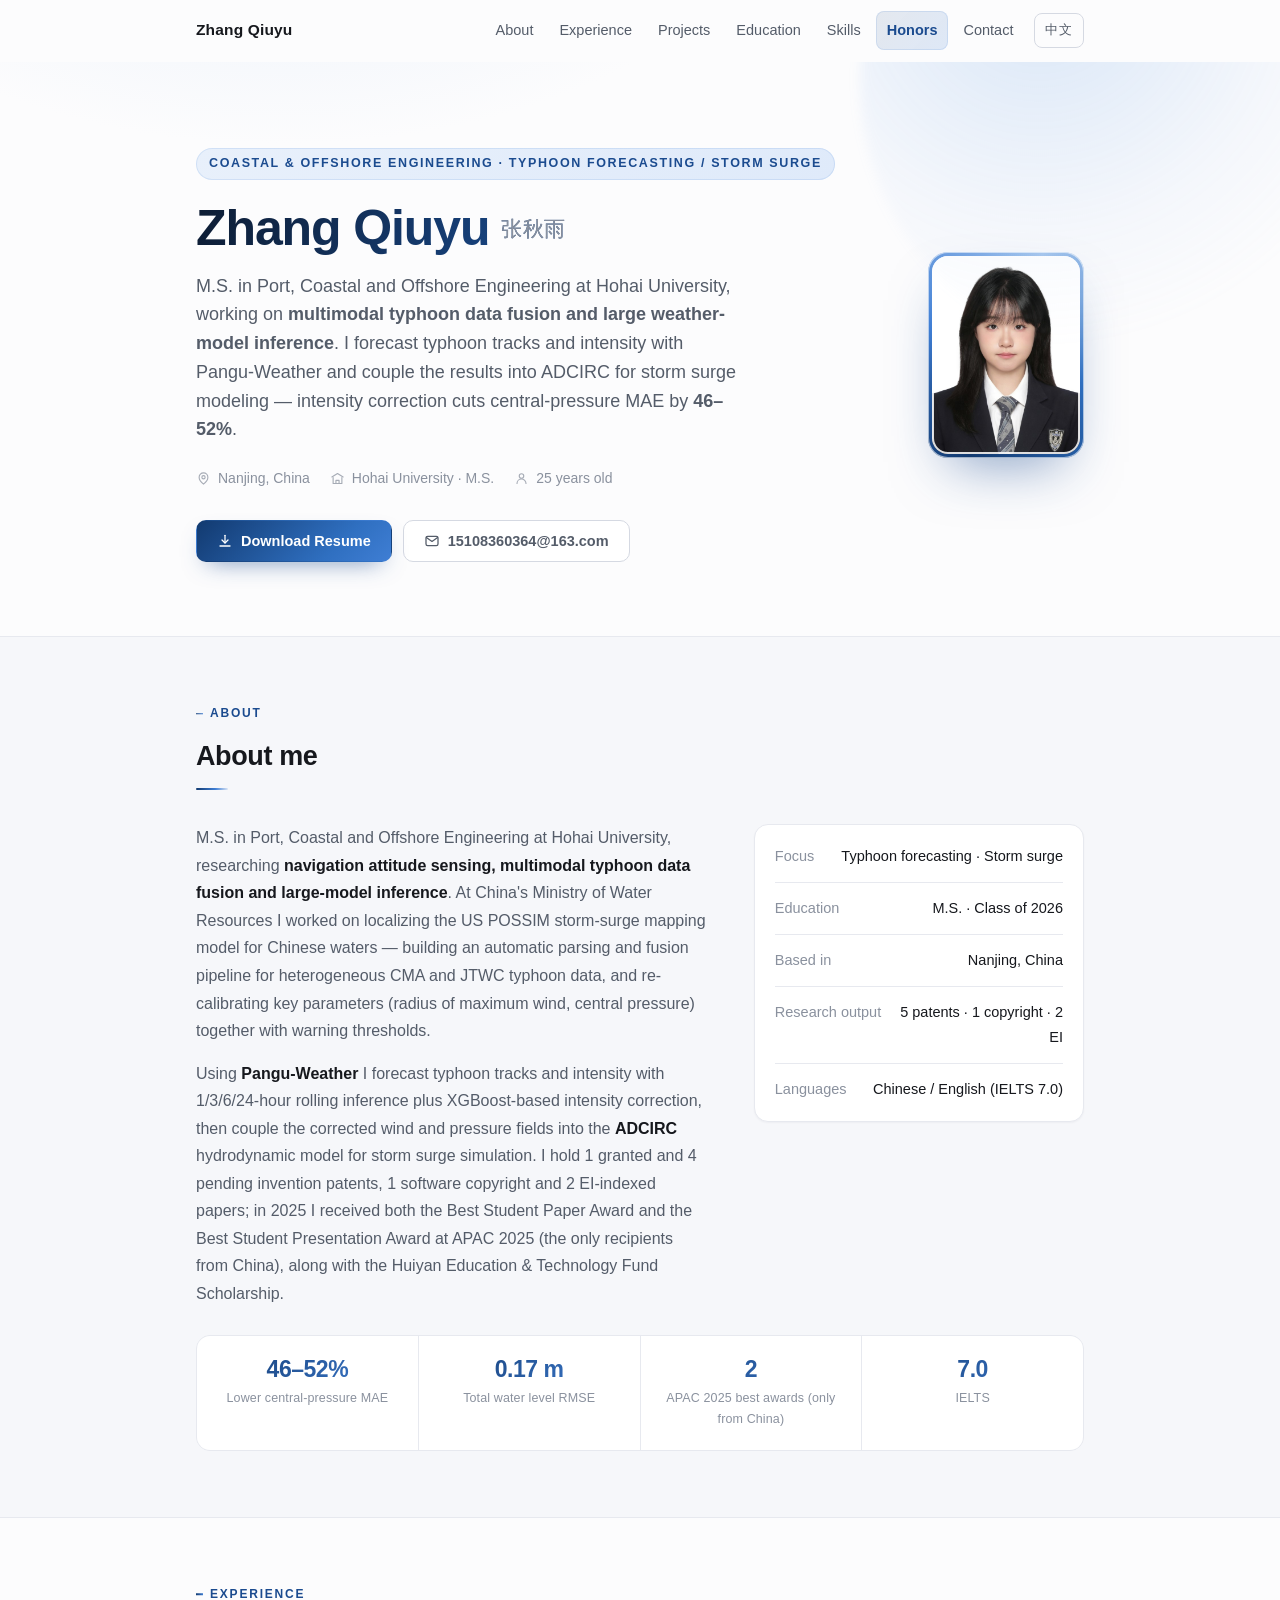
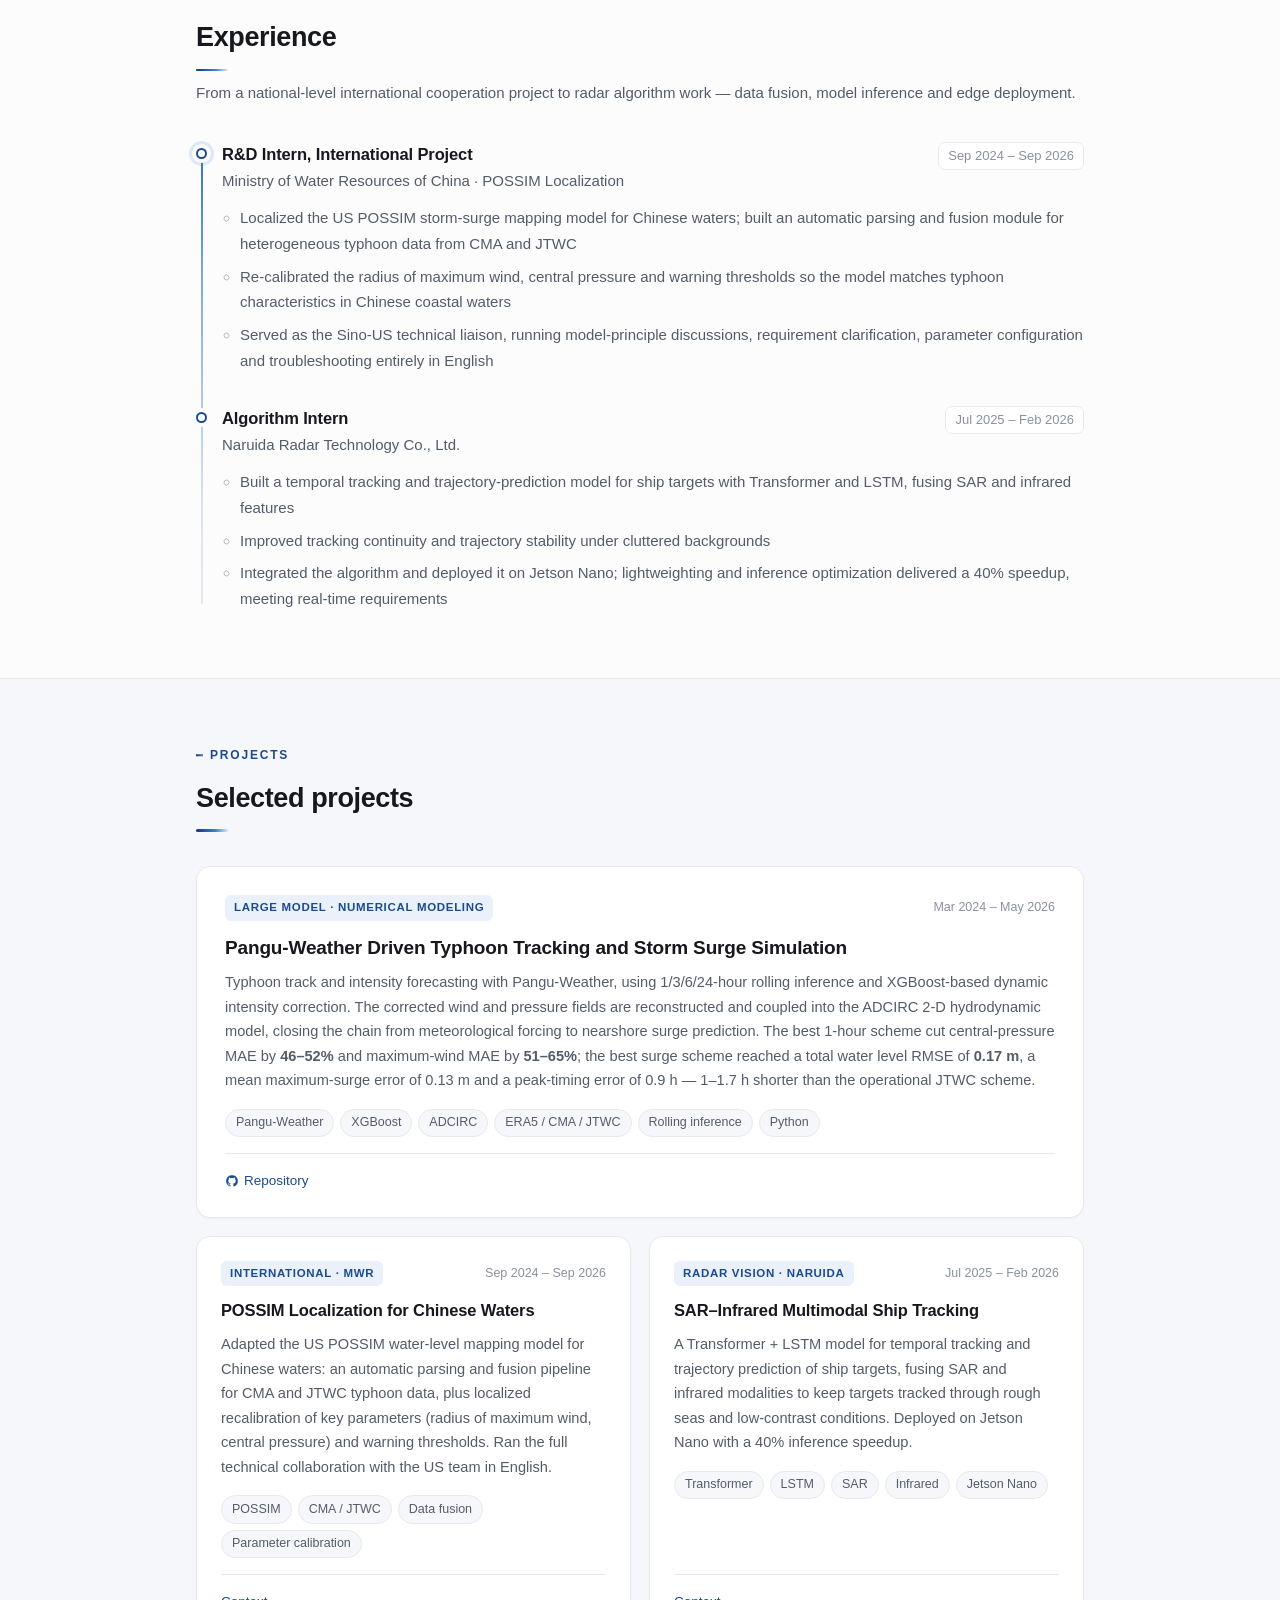
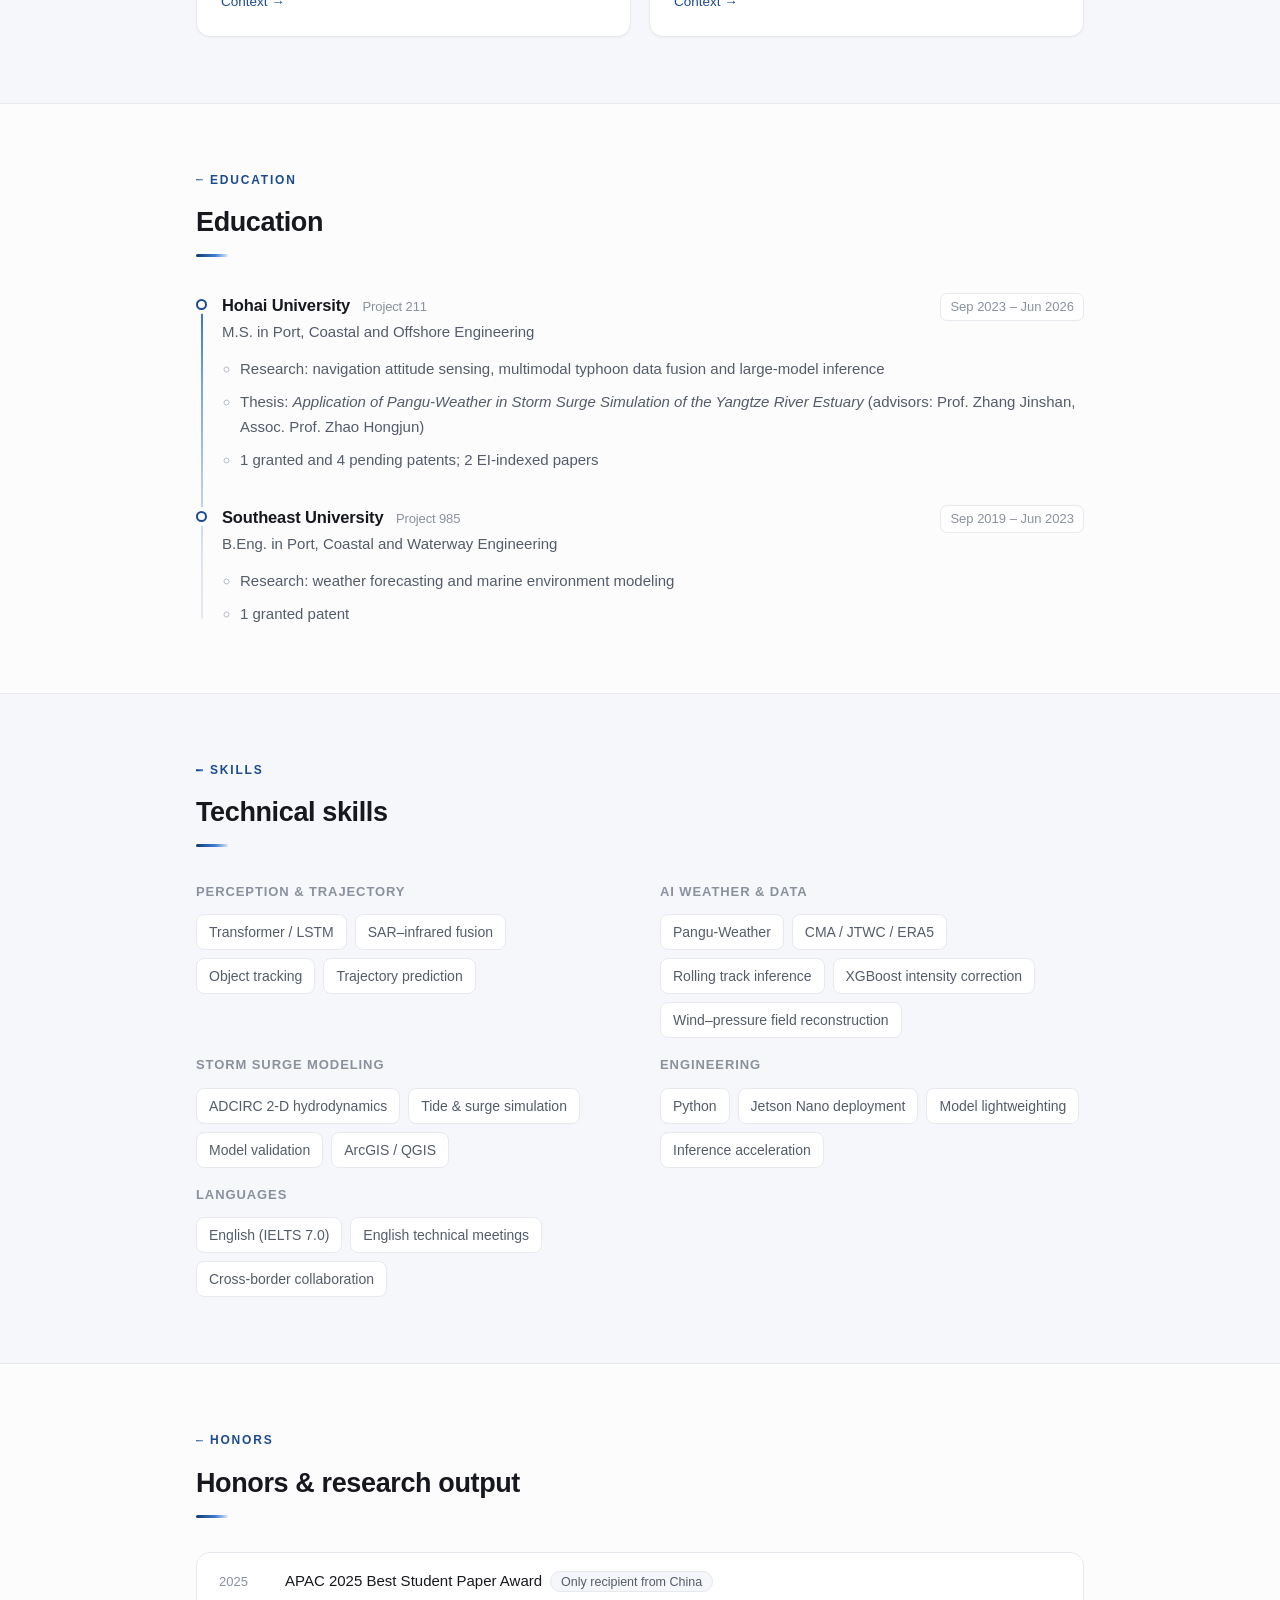
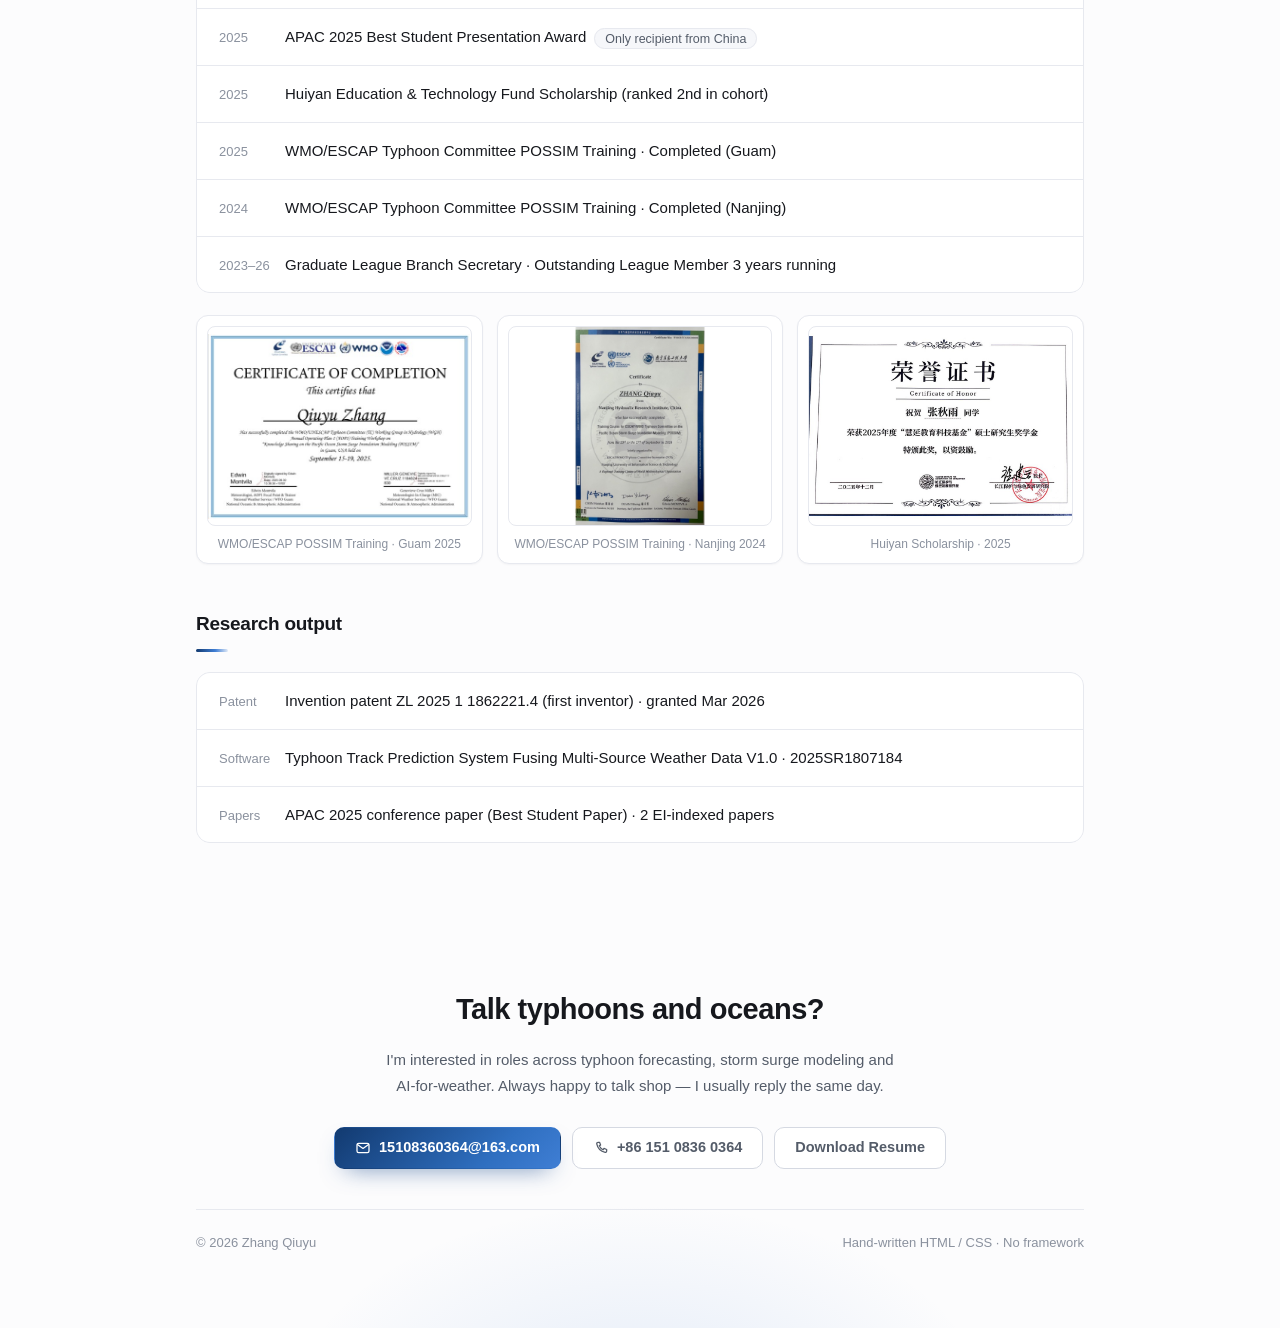
==== en/index.html @ c5993d6c "张秋雨在线简历：中英双语页面 + 带二维码的单页 PDF" ====
<!DOCTYPE html>
<html lang="en">
<head>
<meta charset="UTF-8">
<meta name="viewport" content="width=device-width, initial-scale=1">
<title>Zhang Qiuyu · Coastal &amp; Offshore Engineering | Typhoon Forecasting · Storm Surge Modeling</title>
<meta name="description" content="Zhang Qiuyu, M.S. in Port, Coastal and Offshore Engineering at Hohai University. Multimodal typhoon data fusion, Pangu-Weather inference and ADCIRC storm surge modeling.">
<meta name="author" content="Zhang Qiuyu">
<meta property="og:title" content="Zhang Qiuyu · Typhoon Forecasting & Storm Surge Modeling">
<meta property="og:description" content="Multimodal typhoon data fusion · Large weather model inference · Storm surge modeling">
<meta property="og:type" content="profile">
<link rel="stylesheet" href="../assets/css/style.css">
<noscript><style>.reveal{opacity:1 !important;transform:none !important}</style></noscript>
</head>
<body>

<div class="progress" id="progress"></div>

<header class="nav" id="nav">
  <div class="wrap nav__inner">
    <a class="nav__brand" href="index.html">Zhang Qiuyu</a>

    <button class="nav__toggle" id="navToggle" aria-label="Toggle menu" aria-expanded="false">
      <svg viewBox="0 0 24 24" fill="none" stroke="currentColor" stroke-width="2" stroke-linecap="round">
        <path d="M4 7h16M4 12h16M4 17h16"/>
      </svg>
    </button>

    <ul class="nav__links" id="navLinks">
      <li><a href="#about">About</a></li>
      <li><a href="#experience">Experience</a></li>
      <li><a href="#projects">Projects</a></li>
      <li><a href="#education">Education</a></li>
      <li><a href="#skills">Skills</a></li>
      <li><a href="#honors">Honors</a></li>
      <li><a href="#contact">Contact</a></li>
      <li><a class="nav__lang" href="../index.html" hreflang="zh-CN">中文</a></li>
    </ul>
  </div>
</header>

<main>

  <section class="hero">
    <div class="wrap hero__inner">
      <div>
        <p class="hero__eyebrow">Coastal &amp; Offshore Engineering · Typhoon Forecasting / Storm Surge</p>
        <h1 class="hero__name">Zhang Qiuyu<small>张秋雨</small></h1>
        <p class="hero__role">
          M.S. in Port, Coastal and Offshore Engineering at Hohai University, working on <strong>multimodal typhoon data fusion and large weather-model inference</strong>. I forecast typhoon tracks and intensity with Pangu-Weather and couple the results into ADCIRC for storm surge modeling — intensity correction cuts central-pressure MAE by <strong>46–52%</strong>.
        </p>

        <ul class="hero__meta">
          <li>
            <svg viewBox="0 0 24 24" fill="none" stroke="currentColor" stroke-width="1.8" stroke-linecap="round" stroke-linejoin="round"><path d="M12 21s-7-5.2-7-11a7 7 0 1 1 14 0c0 5.8-7 11-7 11z"/><circle cx="12" cy="10" r="2.6"/></svg>
            Nanjing, China
          </li>
          <li>
            <svg viewBox="0 0 24 24" fill="none" stroke="currentColor" stroke-width="1.8" stroke-linecap="round" stroke-linejoin="round"><path d="M3 9.5 12 4l9 5.5"/><path d="M5 10.5V20h14v-9.5"/><path d="M9.5 20v-5h5v5"/></svg>
            Hohai University · M.S.
          </li>
          <li>
            <svg viewBox="0 0 24 24" fill="none" stroke="currentColor" stroke-width="1.8" stroke-linecap="round" stroke-linejoin="round"><circle cx="12" cy="8" r="3.6"/><path d="M4.8 20a7.2 7.2 0 0 1 14.4 0"/></svg>
            25 years old
          </li>
        </ul>

        <div class="hero__cta">
          <a class="btn btn--primary" href="../assets/resume.pdf" target="_blank" rel="noopener">
            <svg viewBox="0 0 24 24" fill="none" stroke="currentColor" stroke-width="1.9" stroke-linecap="round" stroke-linejoin="round"><path d="M12 3.5v11"/><path d="m7.5 10.5 4.5 4.5 4.5-4.5"/><path d="M4.5 19.5h15"/></svg>
            Download Resume
          </a>
          <a class="btn btn--ghost" href="mailto:15108360364@163.com">
            <svg viewBox="0 0 24 24" fill="none" stroke="currentColor" stroke-width="1.9" stroke-linecap="round" stroke-linejoin="round"><rect x="3" y="5" width="18" height="14" rx="2.5"/><path d="m3.6 6.6 8.4 6 8.4-6"/></svg>
            15108360364@163.com
          </a>
        </div>
      </div>

      <div class="hero__avatar">
        <img src="../assets/img/avatar.jpg" alt="Zhang Qiuyu" width="520" height="705">
      </div>
    </div>
  </section>

  <section class="section section--alt" id="about">
    <div class="wrap">
      <div class="section__head reveal">
        <span class="section__kicker">About</span>
        <h2 class="section__title">About me</h2>
      </div>

      <div class="about">
        <div class="about__text reveal">
          <p>
            M.S. in Port, Coastal and Offshore Engineering at Hohai University, researching <strong>navigation attitude sensing, multimodal typhoon data fusion and large-model inference</strong>. At China's Ministry of Water Resources I worked on localizing the US POSSIM storm-surge mapping model for Chinese waters — building an automatic parsing and fusion pipeline for heterogeneous CMA and JTWC typhoon data, and re-calibrating key parameters (radius of maximum wind, central pressure) together with warning thresholds.
          </p>
          <p>
            Using <strong>Pangu-Weather</strong> I forecast typhoon tracks and intensity with 1/3/6/24-hour rolling inference plus XGBoost-based intensity correction, then couple the corrected wind and pressure fields into the <strong>ADCIRC</strong> hydrodynamic model for storm surge simulation. I hold 1 granted and 4 pending invention patents, 1 software copyright and 2 EI-indexed papers; in 2025 I received both the Best Student Paper Award and the Best Student Presentation Award at APAC 2025 (the only recipients from China), along with the Huiyan Education &amp; Technology Fund Scholarship.
          </p>
        </div>

        <aside class="facts reveal">
          <dl>
            <div class="facts__row"><dt>Focus</dt><dd>Typhoon forecasting · Storm surge</dd></div>
            <div class="facts__row"><dt>Education</dt><dd>M.S. · Class of 2026</dd></div>
            <div class="facts__row"><dt>Based in</dt><dd>Nanjing, China</dd></div>
            <div class="facts__row"><dt>Research output</dt><dd>5 patents · 1 copyright · 2 EI</dd></div>
            <div class="facts__row"><dt>Languages</dt><dd>Chinese / English (IELTS 7.0)</dd></div>
          </dl>
        </aside>
      </div>

      <div class="stats reveal">
        <div class="stat"><span class="stat__num">46–52%</span><span class="stat__label">Lower central-pressure MAE</span></div>
        <div class="stat"><span class="stat__num">0.17 m</span><span class="stat__label">Total water level RMSE</span></div>
        <div class="stat"><span class="stat__num">2</span><span class="stat__label">APAC 2025 best awards (only from China)</span></div>
        <div class="stat"><span class="stat__num">7.0</span><span class="stat__label">IELTS</span></div>
      </div>
    </div>
  </section>

  <section class="section" id="experience">
    <div class="wrap">
      <div class="section__head reveal">
        <span class="section__kicker">Experience</span>
        <h2 class="section__title">Experience</h2>
        <p class="section__desc">From a national-level international cooperation project to radar algorithm work — data fusion, model inference and edge deployment.</p>
      </div>

      <ol class="timeline reveal">
        <li class="tl-item tl-item--now">
          <div class="tl-head">
            <div>
              <h3 class="tl-title">R&amp;D Intern, International Project</h3>
              <div class="tl-org">Ministry of Water Resources of China · POSSIM Localization</div>
            </div>
            <span class="tl-date">Sep 2024 – Sep 2026</span>
          </div>
          <div class="tl-body">
            <ul>
              <li>Localized the US POSSIM storm-surge mapping model for Chinese waters; built an automatic parsing and fusion module for heterogeneous typhoon data from CMA and JTWC</li>
              <li>Re-calibrated the radius of maximum wind, central pressure and warning thresholds so the model matches typhoon characteristics in Chinese coastal waters</li>
              <li>Served as the Sino-US technical liaison, running model-principle discussions, requirement clarification, parameter configuration and troubleshooting entirely in English</li>
            </ul>
          </div>
        </li>

        <li class="tl-item">
          <div class="tl-head">
            <div>
              <h3 class="tl-title">Algorithm Intern</h3>
              <div class="tl-org">Naruida Radar Technology Co., Ltd.</div>
            </div>
            <span class="tl-date">Jul 2025 – Feb 2026</span>
          </div>
          <div class="tl-body">
            <ul>
              <li>Built a temporal tracking and trajectory-prediction model for ship targets with Transformer and LSTM, fusing SAR and infrared features</li>
              <li>Improved tracking continuity and trajectory stability under cluttered backgrounds</li>
              <li>Integrated the algorithm and deployed it on Jetson Nano; lightweighting and inference optimization delivered a 40% speedup, meeting real-time requirements</li>
            </ul>
          </div>
        </li>
      </ol>
    </div>
  </section>

  <section class="section section--alt" id="projects">
    <div class="wrap">
      <div class="section__head reveal">
        <span class="section__kicker">Projects</span>
        <h2 class="section__title">Selected projects</h2>
      </div>

      <div class="projects">
        <article class="card card--wide reveal">
          <div class="card__top">
            <span class="tag">Large model · Numerical modeling</span>
            <span class="card__date">Mar 2024 – May 2026</span>
          </div>
          <h3 class="card__title">
            <a href="https://github.com/ccccty/typhoonpangu" target="_blank" rel="noopener">Pangu-Weather Driven Typhoon Tracking and Storm Surge Simulation</a>
          </h3>
          <p class="card__desc">
            Typhoon track and intensity forecasting with Pangu-Weather, using 1/3/6/24-hour rolling inference and XGBoost-based dynamic intensity correction. The corrected wind and pressure fields are reconstructed and coupled into the ADCIRC 2-D hydrodynamic model, closing the chain from meteorological forcing to nearshore surge prediction. The best 1-hour scheme cut central-pressure MAE by <strong>46–52%</strong> and maximum-wind MAE by <strong>51–65%</strong>; the best surge scheme reached a total water level RMSE of <strong>0.17 m</strong>, a mean maximum-surge error of 0.13 m and a peak-timing error of 0.9 h — 1–1.7 h shorter than the operational JTWC scheme.
          </p>
          <div class="card__stack">
            <span class="chip">Pangu-Weather</span>
            <span class="chip">XGBoost</span>
            <span class="chip">ADCIRC</span>
            <span class="chip">ERA5 / CMA / JTWC</span>
            <span class="chip">Rolling inference</span>
            <span class="chip">Python</span>
          </div>
          <div class="card__links">
            <a href="https://github.com/ccccty/typhoonpangu" target="_blank" rel="noopener">
              <svg viewBox="0 0 24 24" fill="currentColor"><path d="M12 2a10 10 0 0 0-3.16 19.49c.5.09.68-.22.68-.48v-1.7c-2.78.6-3.37-1.34-3.37-1.34-.45-1.16-1.1-1.47-1.1-1.47-.9-.62.07-.6.07-.6 1 .07 1.53 1.03 1.53 1.03.89 1.52 2.34 1.08 2.91.83.09-.65.35-1.09.63-1.34-2.22-.25-4.56-1.11-4.56-4.95 0-1.09.39-1.98 1.03-2.68-.1-.25-.45-1.27.1-2.64 0 0 .84-.27 2.75 1.02a9.5 9.5 0 0 1 5 0c1.91-1.29 2.75-1.02 2.75-1.02.55 1.37.2 2.39.1 2.64.64.7 1.03 1.59 1.03 2.68 0 3.85-2.35 4.69-4.58 4.94.36.31.68.92.68 1.85v2.74c0 .27.18.58.69.48A10 10 0 0 0 12 2z"/></svg>
              Repository
            </a>
          </div>
        </article>

        <article class="card reveal">
          <div class="card__top">
            <span class="tag">International · MWR</span>
            <span class="card__date">Sep 2024 – Sep 2026</span>
          </div>
          <h3 class="card__title">POSSIM Localization for Chinese Waters</h3>
          <p class="card__desc">
            Adapted the US POSSIM water-level mapping model for Chinese waters: an automatic parsing and fusion pipeline for CMA and JTWC typhoon data, plus localized recalibration of key parameters (radius of maximum wind, central pressure) and warning thresholds. Ran the full technical collaboration with the US team in English.
          </p>
          <div class="card__stack">
            <span class="chip">POSSIM</span>
            <span class="chip">CMA / JTWC</span>
            <span class="chip">Data fusion</span>
            <span class="chip">Parameter calibration</span>
          </div>
          <div class="card__links">
            <a href="#experience">Context →</a>
          </div>
        </article>

        <article class="card reveal">
          <div class="card__top">
            <span class="tag">Radar vision · Naruida</span>
            <span class="card__date">Jul 2025 – Feb 2026</span>
          </div>
          <h3 class="card__title">SAR–Infrared Multimodal Ship Tracking</h3>
          <p class="card__desc">
            A Transformer + LSTM model for temporal tracking and trajectory prediction of ship targets, fusing SAR and infrared modalities to keep targets tracked through rough seas and low-contrast conditions. Deployed on Jetson Nano with a 40% inference speedup.
          </p>
          <div class="card__stack">
            <span class="chip">Transformer</span>
            <span class="chip">LSTM</span>
            <span class="chip">SAR</span>
            <span class="chip">Infrared</span>
            <span class="chip">Jetson Nano</span>
          </div>
          <div class="card__links">
            <a href="#experience">Context →</a>
          </div>
        </article>
      </div>
    </div>
  </section>

  <section class="section" id="education">
    <div class="wrap">
      <div class="section__head reveal">
        <span class="section__kicker">Education</span>
        <h2 class="section__title">Education</h2>
      </div>

      <ol class="timeline reveal">
        <li class="tl-item">
          <div class="tl-head">
            <div>
              <h3 class="tl-title">Hohai University <span style="margin-left:8px;font-size:13px;font-weight:500;color:var(--text-mute)">Project 211</span></h3>
              <div class="tl-org">M.S. in Port, Coastal and Offshore Engineering</div>
            </div>
            <span class="tl-date">Sep 2023 – Jun 2026</span>
          </div>
          <div class="tl-body">
            <ul>
              <li>Research: navigation attitude sensing, multimodal typhoon data fusion and large-model inference</li>
              <li>Thesis: <em>Application of Pangu-Weather in Storm Surge Simulation of the Yangtze River Estuary</em> (advisors: Prof. Zhang Jinshan, Assoc. Prof. Zhao Hongjun)</li>
              <li>1 granted and 4 pending patents; 2 EI-indexed papers</li>
            </ul>
          </div>
        </li>

        <li class="tl-item">
          <div class="tl-head">
            <div>
              <h3 class="tl-title">Southeast University <span style="margin-left:8px;font-size:13px;font-weight:500;color:var(--text-mute)">Project 985</span></h3>
              <div class="tl-org">B.Eng. in Port, Coastal and Waterway Engineering</div>
            </div>
            <span class="tl-date">Sep 2019 – Jun 2023</span>
          </div>
          <div class="tl-body">
            <ul>
              <li>Research: weather forecasting and marine environment modeling</li>
              <li>1 granted patent</li>
            </ul>
          </div>
        </li>
      </ol>
    </div>
  </section>

  <section class="section section--alt" id="skills">
    <div class="wrap">
      <div class="section__head reveal">
        <span class="section__kicker">Skills</span>
        <h2 class="section__title">Technical skills</h2>
      </div>

      <div class="skills reveal">
        <div>
          <p class="skill__label">Perception &amp; Trajectory</p>
          <ul class="skill__list">
            <li>Transformer / LSTM</li>
            <li>SAR–infrared fusion</li>
            <li>Object tracking</li>
            <li>Trajectory prediction</li>
          </ul>
        </div>

        <div>
          <p class="skill__label">AI Weather &amp; Data</p>
          <ul class="skill__list">
            <li>Pangu-Weather</li>
            <li>CMA / JTWC / ERA5</li>
            <li>Rolling track inference</li>
            <li>XGBoost intensity correction</li>
            <li>Wind–pressure field reconstruction</li>
          </ul>
        </div>

        <div>
          <p class="skill__label">Storm Surge Modeling</p>
          <ul class="skill__list">
            <li>ADCIRC 2-D hydrodynamics</li>
            <li>Tide &amp; surge simulation</li>
            <li>Model validation</li>
            <li>ArcGIS / QGIS</li>
          </ul>
        </div>

        <div>
          <p class="skill__label">Engineering</p>
          <ul class="skill__list">
            <li>Python</li>
            <li>Jetson Nano deployment</li>
            <li>Model lightweighting</li>
            <li>Inference acceleration</li>
          </ul>
        </div>

        <div>
          <p class="skill__label">Languages</p>
          <ul class="skill__list">
            <li>English (IELTS 7.0)</li>
            <li>English technical meetings</li>
            <li>Cross-border collaboration</li>
          </ul>
        </div>
      </div>
    </div>
  </section>

  <section class="section" id="honors">
    <div class="wrap">
      <div class="section__head reveal">
        <span class="section__kicker">Honors</span>
        <h2 class="section__title">Honors &amp; research output</h2>
      </div>

      <ul class="honors reveal">
        <li><span class="honors__year">2025</span><span class="honors__name">APAC 2025 Best Student Paper Award<span class="chip" style="margin-left:8px">Only recipient from China</span></span></li>
        <li><span class="honors__year">2025</span><span class="honors__name">APAC 2025 Best Student Presentation Award<span class="chip" style="margin-left:8px">Only recipient from China</span></span></li>
        <li><span class="honors__year">2025</span><span class="honors__name">Huiyan Education &amp; Technology Fund Scholarship (ranked 2nd in cohort)</span></li>
        <li><span class="honors__year">2025</span><span class="honors__name">WMO/ESCAP Typhoon Committee POSSIM Training · Completed (Guam)</span></li>
        <li><span class="honors__year">2024</span><span class="honors__name">WMO/ESCAP Typhoon Committee POSSIM Training · Completed (Nanjing)</span></li>
        <li><span class="honors__year">2023–26</span><span class="honors__name">Graduate League Branch Secretary · Outstanding League Member 3 years running</span></li>
      </ul>

      <div class="gallery reveal">
        <figure>
          <a href="../assets/img/wmo-2025.jpg" target="_blank" rel="noopener">
            <img src="../assets/img/wmo-2025.jpg" alt="WMO/ESCAP Typhoon Committee POSSIM training certificate, Guam 2025" loading="lazy">
          </a>
          <figcaption>WMO/ESCAP POSSIM Training · Guam 2025</figcaption>
        </figure>
        <figure>
          <a href="../assets/img/wmo-2024.jpg" target="_blank" rel="noopener">
            <img src="../assets/img/wmo-2024.jpg" alt="WMO/ESCAP Typhoon Committee POSSIM training certificate, Nanjing 2024" loading="lazy">
          </a>
          <figcaption>WMO/ESCAP POSSIM Training · Nanjing 2024</figcaption>
        </figure>
        <figure>
          <a href="../assets/img/award-huiyan.jpg" target="_blank" rel="noopener">
            <img src="../assets/img/award-huiyan.jpg" alt="Huiyan Education and Technology Fund scholarship certificate 2025" loading="lazy">
          </a>
          <figcaption>Huiyan Scholarship · 2025</figcaption>
        </figure>
      </div>

      <div class="section__head reveal" style="margin:44px 0 20px">
        <h3 class="section__title" style="font-size:19px">Research output</h3>
      </div>

      <ul class="honors reveal">
        <li><span class="honors__year">Patent</span><span class="honors__name">Invention patent ZL 2025 1 1862221.4 (first inventor) · granted Mar 2026</span></li>
        <li><span class="honors__year">Software</span><span class="honors__name">Typhoon Track Prediction System Fusing Multi-Source Weather Data V1.0 · 2025SR1807184</span></li>
        <li><span class="honors__year">Papers</span><span class="honors__name">APAC 2025 conference paper (Best Student Paper) · 2 EI-indexed papers</span></li>
      </ul>
    </div>
  </section>

  <section class="contact" id="contact">
    <div class="wrap">
      <h2 class="contact__title">Talk typhoons and oceans?</h2>
      <p class="contact__desc">
        I'm interested in roles across typhoon forecasting, storm surge modeling and AI-for-weather. Always happy to talk shop — I usually reply the same day.
      </p>

      <div class="contact__actions">
        <a class="btn btn--primary" href="mailto:15108360364@163.com">
          <svg viewBox="0 0 24 24" fill="none" stroke="currentColor" stroke-width="1.9" stroke-linecap="round" stroke-linejoin="round"><rect x="3" y="5" width="18" height="14" rx="2.5"/><path d="m3.6 6.6 8.4 6 8.4-6"/></svg>
          15108360364@163.com
        </a>
        <a class="btn btn--ghost" href="tel:+8615108360364">
          <svg viewBox="0 0 24 24" fill="none" stroke="currentColor" stroke-width="1.9" stroke-linecap="round" stroke-linejoin="round"><path d="M7.6 3.5h2.2l1.6 4-2 1.3a11 11 0 0 0 5.8 5.8l1.3-2 4 1.6v2.2a2 2 0 0 1-2.2 2A16.5 16.5 0 0 1 5.6 5.7a2 2 0 0 1 2-2.2z"/></svg>
          +86 151 0836 0364
        </a>
        <a class="btn btn--ghost" href="../assets/resume.pdf" target="_blank" rel="noopener">Download Resume</a>
      </div>

      <div class="footer">
        <span>© <span id="year">2026</span> Zhang Qiuyu</span>
        <span>Hand-written HTML / CSS · No framework</span>
      </div>
    </div>
  </section>

</main>

<script src="../assets/js/main.js" defer></script>
</body>
</html>
---- assets/css/style.css ----
/* ============================================================
   Personal Resume Site — shared stylesheet
   Light, clean, print-friendly. 中英双语共用。
   ============================================================ */

:root {
  --bg: #fcfcfd;
  --surface: #ffffff;
  --surface-alt: #f6f7fa;
  --text: #16181d;
  --text-soft: #545c69;
  --text-mute: #8a919e;
  --accent: #1b4b8f;
  --accent-hover: #123a70;
  --accent-soft: #ebf1fa;
  --line: #e7e9ef;
  --line-strong: #d5d9e2;
  --radius: 14px;
  --radius-sm: 9px;
  --shadow-sm: 0 1px 2px rgba(16, 24, 40, 0.04);
  --shadow: 0 1px 2px rgba(16, 24, 40, 0.04), 0 10px 28px -16px rgba(16, 24, 40, 0.18);
  --max: 940px;
  --nav-h: 62px;
  --ease: cubic-bezier(0.16, 1, 0.3, 1);
}

*,
*::before,
*::after { box-sizing: border-box; }

html {
  scroll-behavior: smooth;
  scroll-padding-top: calc(var(--nav-h) + 16px);
  -webkit-text-size-adjust: 100%;
}

body {
  margin: 0;
  background: var(--bg);
  color: var(--text);
  font-family: -apple-system, BlinkMacSystemFont, "Segoe UI", "Inter",
    "PingFang SC", "Hiragino Sans GB", "Microsoft YaHei", "Source Han Sans SC",
    sans-serif;
  font-size: 16px;
  line-height: 1.72;
  -webkit-font-smoothing: antialiased;
  text-rendering: optimizeLegibility;
}

img { max-width: 100%; display: block; }
a { color: var(--accent); text-decoration: none; }
a:hover { color: var(--accent-hover); }

::selection { background: #d7e4f8; color: #0f2a52; }

/* ------------------------------------------------------------
   Layout
   ------------------------------------------------------------ */
.wrap {
  width: 100%;
  max-width: var(--max);
  margin: 0 auto;
  padding: 0 26px;
}

/* ------------------------------------------------------------
   Navbar
   ------------------------------------------------------------ */
.nav {
  position: sticky;
  top: 0;
  z-index: 50;
  height: var(--nav-h);
  background: rgba(252, 252, 253, 0.82);
  backdrop-filter: saturate(180%) blur(14px);
  -webkit-backdrop-filter: saturate(180%) blur(14px);
  border-bottom: 1px solid transparent;
  transition: border-color 0.25s ease, box-shadow 0.25s ease;
}

.nav.is-scrolled {
  border-bottom-color: var(--line);
  box-shadow: 0 1px 12px -6px rgba(16, 24, 40, 0.18);
}

.nav__inner {
  height: 100%;
  display: flex;
  align-items: center;
  justify-content: space-between;
  gap: 18px;
}

.nav__brand {
  font-size: 15.5px;
  font-weight: 650;
  letter-spacing: 0.01em;
  color: var(--text);
  white-space: nowrap;
}
.nav__brand:hover { color: var(--accent); }

.nav__links {
  display: flex;
  align-items: center;
  gap: 4px;
  margin: 0;
  padding: 0;
  list-style: none;
}

.nav__links a {
  display: block;
  padding: 7px 11px;
  border-radius: 8px;
  font-size: 14.5px;
  color: var(--text-soft);
  transition: color 0.16s ease, background-color 0.16s ease;
}
.nav__links a:hover { color: var(--text); background: var(--surface-alt); }
.nav__links a.is-active { color: var(--accent); background: var(--accent-soft); font-weight: 550; }

.nav__lang {
  border: 1px solid var(--line-strong) !important;
  font-size: 13px !important;
  letter-spacing: 0.06em;
  color: var(--text-soft);
  padding: 5px 10px !important;
  margin-left: 6px;
}
.nav__lang:hover { border-color: var(--accent) !important; color: var(--accent) !important; background: transparent !important; }

.nav__toggle {
  display: none;
  width: 38px;
  height: 38px;
  border: 1px solid var(--line-strong);
  border-radius: 9px;
  background: var(--surface);
  cursor: pointer;
  padding: 0;
  align-items: center;
  justify-content: center;
  color: var(--text);
}
.nav__toggle svg { width: 18px; height: 18px; }

/* ------------------------------------------------------------
   Hero
   ------------------------------------------------------------ */
.hero {
  position: relative;
  padding: 86px 0 74px;
  overflow: hidden;
}

.hero::before {
  content: "";
  position: absolute;
  inset: -40% 0 auto 0;
  height: 460px;
  background: radial-gradient(ellipse 60% 100% at 22% 0%, #e7effa 0%, rgba(231, 239, 250, 0) 68%);
  pointer-events: none;
}

.hero__inner {
  position: relative;
  display: grid;
  grid-template-columns: 1fr auto;
  gap: 52px;
  align-items: center;
}

.hero__eyebrow {
  display: inline-flex;
  align-items: center;
  gap: 8px;
  font-size: 12.5px;
  font-weight: 600;
  letter-spacing: 0.13em;
  text-transform: uppercase;
  color: var(--accent);
  background: var(--accent-soft);
  border-radius: 999px;
  padding: 5px 13px;
  margin: 0 0 20px;
}

.hero__name {
  margin: 0;
  font-size: clamp(34px, 5.2vw, 50px);
  line-height: 1.14;
  letter-spacing: -0.022em;
  font-weight: 680;
}

.hero__name small {
  display: inline-block;
  margin-left: 12px;
  font-size: 0.42em;
  font-weight: 500;
  letter-spacing: 0.02em;
  color: var(--text-mute);
  vertical-align: 0.42em;
}

.hero__role {
  margin: 15px 0 0;
  font-size: 18px;
  line-height: 1.6;
  color: var(--text-soft);
  max-width: 30em;
}

.hero__meta {
  display: flex;
  flex-wrap: wrap;
  gap: 6px 20px;
  margin: 22px 0 0;
  padding: 0;
  list-style: none;
  font-size: 14px;
  color: var(--text-mute);
}
.hero__meta li { display: flex; align-items: center; gap: 7px; }
.hero__meta svg { width: 15px; height: 15px; flex: none; opacity: 0.75; }

.hero__cta {
  display: flex;
  flex-wrap: wrap;
  gap: 11px;
  margin-top: 30px;
}

.btn {
  display: inline-flex;
  align-items: center;
  gap: 8px;
  height: 42px;
  padding: 0 20px;
  border-radius: 10px;
  font-size: 14.5px;
  font-weight: 550;
  border: 1px solid transparent;
  cursor: pointer;
  transition: transform 0.15s var(--ease), background-color 0.16s ease,
    border-color 0.16s ease, box-shadow 0.16s ease;
}
.btn svg { width: 16px; height: 16px; }
.btn:active { transform: translateY(1px); }

.btn--primary {
  background: var(--accent);
  color: #fff;
  box-shadow: 0 8px 20px -10px rgba(27, 75, 143, 0.65);
}
.btn--primary:hover { background: var(--accent-hover); color: #fff; }

.btn--ghost {
  background: var(--surface);
  color: var(--text-soft);
  border-color: var(--line-strong);
}
.btn--ghost:hover { color: var(--accent); border-color: var(--accent); }

.hero__avatar {
  width: 156px;
  height: 206px;
  border-radius: 20px;
  background: linear-gradient(140deg, #24579b 0%, #4a86d4 100%);
  color: #fff;
  display: grid;
  place-items: center;
  font-size: 46px;
  font-weight: 600;
  letter-spacing: 0.04em;
  box-shadow: 0 18px 44px -18px rgba(27, 75, 143, 0.62);
  flex: none;
  user-select: none;
}
.hero__avatar img { width: 100%; height: 100%; border-radius: 20px; object-fit: cover; }

/* ------------------------------------------------------------
   Section shell
   ------------------------------------------------------------ */
.section { padding: 66px 0; }
.section--alt { background: var(--surface-alt); border-block: 1px solid var(--line); }

.section__head { margin-bottom: 34px; }

.section__kicker {
  display: block;
  font-size: 12px;
  font-weight: 650;
  letter-spacing: 0.15em;
  text-transform: uppercase;
  color: var(--accent);
  margin-bottom: 9px;
}

.section__title {
  margin: 0;
  font-size: clamp(22px, 3vw, 27px);
  letter-spacing: -0.014em;
  font-weight: 650;
}

.section__desc {
  margin: 9px 0 0;
  color: var(--text-soft);
  font-size: 15px;
}

/* ------------------------------------------------------------
   About
   ------------------------------------------------------------ */
.about {
  display: grid;
  grid-template-columns: 1.55fr 1fr;
  gap: 46px;
  align-items: start;
}
.about__text p { margin: 0 0 15px; color: var(--text-soft); }
.about__text p:last-child { margin-bottom: 0; }
.about__text strong { color: var(--text); font-weight: 600; }

.facts {
  background: var(--surface);
  border: 1px solid var(--line);
  border-radius: var(--radius);
  padding: 6px 20px;
  box-shadow: var(--shadow-sm);
}
.facts dl { margin: 0; }
.facts__row {
  display: flex;
  justify-content: space-between;
  gap: 16px;
  padding: 13px 0;
  border-bottom: 1px solid var(--line);
  font-size: 14.5px;
}
.facts__row:last-child { border-bottom: 0; }
.facts__row dt { color: var(--text-mute); flex: none; }
.facts__row dd { margin: 0; text-align: right; font-weight: 500; }

/* ------------------------------------------------------------
   Timeline (education / experience)
   ------------------------------------------------------------ */
.timeline {
  position: relative;
  margin: 0;
  padding: 0 0 0 26px;
  list-style: none;
}
.timeline::before {
  content: "";
  position: absolute;
  left: 5px;
  top: 8px;
  bottom: 8px;
  width: 1.5px;
  background: linear-gradient(#cdd4e0, #e3e7ef);
  border-radius: 2px;
}

.tl-item { position: relative; padding-bottom: 30px; }
.tl-item:last-child { padding-bottom: 0; }

.tl-item::before {
  content: "";
  position: absolute;
  left: -26px;
  top: 8px;
  width: 11px;
  height: 11px;
  border-radius: 50%;
  background: var(--surface);
  border: 2.5px solid var(--accent);
  box-shadow: 0 0 0 4px var(--bg);
}
.section--alt .tl-item::before { box-shadow: 0 0 0 4px var(--surface-alt); }

.tl-head {
  display: flex;
  flex-wrap: wrap;
  align-items: baseline;
  justify-content: space-between;
  gap: 4px 16px;
}
.tl-title { margin: 0; font-size: 16.5px; font-weight: 620; letter-spacing: -0.008em; }
.tl-org { color: var(--text-soft); font-size: 15px; }
.tl-date {
  font-size: 13px;
  color: var(--text-mute);
  font-variant-numeric: tabular-nums;
  white-space: nowrap;
  background: var(--surface);
  border: 1px solid var(--line);
  border-radius: 7px;
  padding: 2px 9px;
}
.section--alt .tl-date { background: rgba(255, 255, 255, 0.7); }

.tl-body { margin-top: 11px; }
.tl-body ul {
  margin: 0;
  padding-left: 18px;
  color: var(--text-soft);
  font-size: 15px;
}
.tl-body li { margin-bottom: 7px; }
.tl-body li:last-child { margin-bottom: 0; }
.tl-body li::marker { color: #b6bdc9; }

/* 同一单位下的第二段经历（实习/转岗） */
.tl-sub {
  margin-top: 15px;
  padding-top: 13px;
  border-top: 1px dashed var(--line-strong);
}
.tl-sub__head {
  display: flex;
  flex-wrap: wrap;
  align-items: baseline;
  justify-content: space-between;
  gap: 4px 16px;
  margin-bottom: 8px;
}
.tl-sub__role {
  font-size: 15.5px;
  font-weight: 600;
  color: var(--text);
  letter-spacing: -0.006em;
}
.tl-sub .tl-body { margin-top: 0; }
.tl-sub .tl-body ul { font-size: 14.6px; }

/* ------------------------------------------------------------
   Project cards
   ------------------------------------------------------------ */
.projects {
  display: grid;
  grid-template-columns: repeat(2, minmax(0, 1fr));
  gap: 18px;
}

.card {
  display: flex;
  flex-direction: column;
  background: var(--surface);
  border: 1px solid var(--line);
  border-radius: var(--radius);
  padding: 24px 24px 22px;
  box-shadow: var(--shadow-sm);
  transition: transform 0.22s var(--ease), box-shadow 0.22s var(--ease),
    border-color 0.22s ease;
}
.card:hover {
  transform: translateY(-3px);
  border-color: var(--line-strong);
  box-shadow: var(--shadow);
}

.card__top {
  display: flex;
  align-items: center;
  justify-content: space-between;
  gap: 12px;
  margin-bottom: 13px;
}

.tag {
  display: inline-block;
  font-size: 11.5px;
  font-weight: 600;
  letter-spacing: 0.06em;
  text-transform: uppercase;
  color: var(--accent);
  background: var(--accent-soft);
  border-radius: 6px;
  padding: 3px 9px;
}
.tag--muted { color: var(--text-mute); background: var(--surface-alt); border: 1px solid var(--line); }

.card__date {
  font-size: 12.5px;
  color: var(--text-mute);
  font-variant-numeric: tabular-nums;
  white-space: nowrap;
}

.card__title {
  margin: 0 0 9px;
  font-size: 16.5px;
  font-weight: 630;
  line-height: 1.45;
  letter-spacing: -0.008em;
}
.card__title a { color: inherit; }
.card__title a:hover { color: var(--accent); }

.card__desc {
  margin: 0;
  font-size: 14.6px;
  color: var(--text-soft);
  line-height: 1.68;
}

.card__stack {
  display: flex;
  flex-wrap: wrap;
  gap: 6px;
  margin-top: 16px;
}
.chip {
  font-size: 12.5px;
  color: var(--text-soft);
  background: var(--surface-alt);
  border: 1px solid var(--line);
  border-radius: 999px;
  padding: 2.5px 10px;
  white-space: nowrap;
}

.card__links {
  display: flex;
  gap: 16px;
  margin-top: auto;
  padding-top: 15px;
  border-top: 1px solid var(--line);
  font-size: 13.5px;
}
.card__links a { display: inline-flex; align-items: center; gap: 5px; font-weight: 500; }
.card__links svg { width: 14px; height: 14px; }
.card__desc + .card__stack { margin-bottom: 16px; }

/* ------------------------------------------------------------
   Skills
   ------------------------------------------------------------ */
.skills {
  display: grid;
  grid-template-columns: repeat(2, minmax(0, 1fr));
  gap: 16px 40px;
}
.skill__label {
  margin: 0 0 11px;
  font-size: 13px;
  font-weight: 650;
  letter-spacing: 0.07em;
  text-transform: uppercase;
  color: var(--text-mute);
}
.skill__list { display: flex; flex-wrap: wrap; gap: 8px; margin: 0; padding: 0; list-style: none; }
.skill__list li {
  font-size: 14px;
  background: var(--surface);
  border: 1px solid var(--line);
  border-radius: 8px;
  padding: 5px 12px;
  color: var(--text-soft);
  transition: border-color 0.16s ease, color 0.16s ease;
}
.skill__list li:hover { border-color: var(--accent); color: var(--accent); }

/* ------------------------------------------------------------
   Honors
   ------------------------------------------------------------ */
.honors { margin: 0; padding: 0; list-style: none; display: grid; gap: 1px; background: var(--line); border: 1px solid var(--line); border-radius: var(--radius); overflow: hidden; }
.honors li {
  display: flex;
  align-items: baseline;
  gap: 14px;
  background: var(--surface);
  padding: 15px 22px;
  font-size: 15px;
  color: var(--text-soft);
}
.honors .honors__year {
  flex: none;
  width: 52px;
  font-size: 13px;
  color: var(--text-mute);
  font-variant-numeric: tabular-nums;
}
.honors .honors__name { color: var(--text); font-weight: 500; }

/* ------------------------------------------------------------
   Contact / footer
   ------------------------------------------------------------ */
.contact {
  text-align: center;
  padding: 76px 0 40px;
}
.contact__title {
  margin: 0 0 12px;
  font-size: clamp(23px, 3.2vw, 29px);
  font-weight: 650;
  letter-spacing: -0.016em;
}
.contact__desc { margin: 0 auto 28px; max-width: 34em; color: var(--text-soft); font-size: 15px; }

.contact__actions { display: flex; flex-wrap: wrap; gap: 11px; justify-content: center; }

.socials {
  display: flex;
  flex-wrap: wrap;
  gap: 22px;
  justify-content: center;
  margin: 34px 0 0;
  padding: 0;
  list-style: none;
  font-size: 14px;
}
.socials a { display: inline-flex; align-items: center; gap: 7px; color: var(--text-soft); }
.socials a:hover { color: var(--accent); }
.socials svg { width: 16px; height: 16px; }

.footer {
  margin-top: 40px;
  padding: 22px 0 34px;
  border-top: 1px solid var(--line);
  font-size: 13px;
  color: var(--text-mute);
  display: flex;
  flex-wrap: wrap;
  gap: 8px 18px;
  justify-content: space-between;
}

/* ------------------------------------------------------------
   Stats strip
   ------------------------------------------------------------ */
.stats {
  display: grid;
  grid-template-columns: repeat(4, minmax(0, 1fr));
  gap: 1px;
  margin: 28px 0 0;
  background: var(--line);
  border: 1px solid var(--line);
  border-radius: var(--radius);
  overflow: hidden;
}
.stat { background: var(--surface); padding: 19px 14px; text-align: center; }
.stat__num {
  display: block;
  font-size: 23px;
  font-weight: 680;
  line-height: 1.25;
  letter-spacing: -0.02em;
  color: var(--accent);
  font-variant-numeric: tabular-nums;
}
.stat__label {
  display: block;
  margin-top: 4px;
  font-size: 12.5px;
  color: var(--text-mute);
  letter-spacing: 0.01em;
}

/* ------------------------------------------------------------
   "Current role" badge
   ------------------------------------------------------------ */
.badge-now {
  display: inline-flex;
  align-items: center;
  gap: 5px;
  margin-left: 9px;
  font-size: 11.5px;
  font-weight: 600;
  letter-spacing: 0.07em;
  color: #1a7f52;
  background: #e7f6ee;
  border-radius: 999px;
  padding: 2px 9px 2px 8px;
  vertical-align: middle;
}
.badge-now::before {
  content: "";
  width: 5px;
  height: 5px;
  border-radius: 50%;
  background: #1a7f52;
}

/* ------------------------------------------------------------
   Award evidence
   ------------------------------------------------------------ */
.evidence {
  display: flex;
  align-items: center;
  gap: 20px;
  margin-top: 20px;
  padding: 14px;
  background: var(--surface);
  border: 1px solid var(--line);
  border-radius: var(--radius);
  box-shadow: var(--shadow-sm);
}
.evidence img {
  width: 210px;
  height: auto;
  flex: none;
  border-radius: 9px;
  border: 1px solid var(--line);
}
.evidence__cap { font-size: 13.5px; color: var(--text-soft); line-height: 1.7; margin: 0; }
.evidence__cap strong {
  display: block;
  margin-bottom: 5px;
  font-size: 14.5px;
  font-weight: 620;
  color: var(--text);
}

/* ------------------------------------------------------------
   Reveal animation
   ------------------------------------------------------------ */
.reveal {
  opacity: 0;
  transform: translateY(16px);
  transition: opacity 0.62s var(--ease), transform 0.62s var(--ease);
}
.reveal.is-in { opacity: 1; transform: none; }

@media (prefers-reduced-motion: reduce) {
  html { scroll-behavior: auto; }
  .reveal { opacity: 1; transform: none; transition: none; }
  * { animation-duration: 0.001ms !important; transition-duration: 0.001ms !important; }
}

/* ------------------------------------------------------------
   Responsive
   ------------------------------------------------------------ */
@media (max-width: 860px) {
  .hero__inner { grid-template-columns: 1fr; gap: 34px; }
  .hero__avatar { order: -1; }
  .hero { padding: 58px 0 56px; }
  .about { grid-template-columns: 1fr; gap: 30px; }
  .projects, .skills { grid-template-columns: 1fr; }
  .section { padding: 52px 0; }
  .stats { grid-template-columns: repeat(2, minmax(0, 1fr)); }
  .evidence { flex-direction: column; align-items: flex-start; gap: 14px; }
  .evidence img { width: 100%; max-width: 340px; }
}

@media (max-width: 700px) {
  .nav__toggle { display: inline-flex; }
  .nav__links {
    position: absolute;
    top: var(--nav-h);
    left: 0;
    right: 0;
    flex-direction: column;
    align-items: stretch;
    gap: 2px;
    padding: 10px 22px 18px;
    background: rgba(252, 252, 253, 0.97);
    backdrop-filter: blur(14px);
    border-bottom: 1px solid var(--line);
    box-shadow: 0 14px 24px -18px rgba(16, 24, 40, 0.4);
    display: none;
  }
  .nav__links.is-open { display: flex; }
  .nav__links a { padding: 10px 12px; }
  .nav__lang { margin: 6px 0 0; text-align: center; }
  .wrap { padding: 0 20px; }
  .honors li { flex-wrap: wrap; gap: 4px 12px; }
}

/* ============================================================
   V2 视觉增强 — 渐变 / 光效 / 微交互（不影响排版结构）
   ============================================================ */

:root {
  --accent-2: #3f7ed4;
  --accent-3: #8fb6e8;
}

/* ---------- 顶部滚动进度条 ---------- */
.progress {
  position: fixed;
  top: 0;
  left: 0;
  z-index: 100;
  width: 0;
  height: 2.5px;
  background: linear-gradient(90deg, #123a70, #2f6fc0 45%, #6fa4e6);
  box-shadow: 0 0 10px rgba(63, 126, 212, 0.55);
  border-radius: 0 2px 2px 0;
  pointer-events: none;
}

/* ---------- Hero 光斑 ---------- */
.hero::after {
  content: "";
  position: absolute;
  top: -260px;
  right: -140px;
  width: 560px;
  height: 560px;
  border-radius: 50%;
  background: radial-gradient(circle at 32% 32%,
    rgba(74, 143, 224, 0.20), rgba(122, 167, 232, 0.06) 46%, transparent 68%);
  filter: blur(6px);
  pointer-events: none;
  animation: heroFloat 16s ease-in-out infinite alternate;
}
@keyframes heroFloat {
  from { transform: translate3d(0, 0, 0) scale(1); }
  to   { transform: translate3d(-28px, 30px, 0) scale(1.09); }
}

/* ---------- 渐变大标题 ---------- */
.hero__name {
  background: linear-gradient(112deg, #0d1c33 0%, #163f77 42%, #3f7ed4 100%);
  -webkit-background-clip: text;
  background-clip: text;
  -webkit-text-fill-color: transparent;
  color: transparent;
}
.hero__name small {
  -webkit-text-fill-color: var(--text-mute);
  color: var(--text-mute);
}

.hero__eyebrow {
  background: linear-gradient(135deg, #e8f0fb, #dfeafa);
  box-shadow: inset 0 0 0 1px rgba(63, 126, 212, 0.14);
}

/* ---------- 头像：证件照比例 + 渐变描边框 ---------- */
.hero__avatar {
  position: relative;
  width: 156px;
  height: 206px;
  padding: 4px;
  border-radius: 20px;
  background: conic-gradient(from 200deg, #123a70, #3f7ed4, #a8c8ee, #2f6fc0, #123a70);
  box-shadow: 0 26px 56px -22px rgba(27, 75, 143, 0.55),
              0 0 0 1px rgba(255, 255, 255, 0.6) inset;
  display: block;
  font-size: 0;
  overflow: hidden;
  transition: transform 0.55s var(--ease), box-shadow 0.45s ease;
}
.hero__avatar::after {
  content: "";
  position: absolute;
  inset: 4px;
  border-radius: 16px;
  box-shadow: inset 0 0 0 2px rgba(255, 255, 255, 0.85);
  pointer-events: none;
}
.hero__avatar img {
  width: 100%;
  height: 100%;
  border-radius: 16px;
  object-fit: cover;
  object-position: 50% 50%;
  background: #eef2f8;
  display: block;
}
.hero__avatar:hover {
  transform: translateY(-3px);
  box-shadow: 0 32px 66px -22px rgba(27, 75, 143, 0.62),
              0 0 0 1px rgba(255, 255, 255, 0.6) inset;
}

/* ---------- 栏目标题：渐变小竖条 ---------- */
.section__head .section__title {
  position: relative;
  padding-bottom: 11px;
}
.section__head .section__title::after {
  content: "";
  position: absolute;
  left: 0;
  bottom: 0;
  width: 32px;
  height: 2.5px;
  border-radius: 3px;
  background: linear-gradient(90deg, #123a70, #3f7ed4 60%, rgba(63, 126, 212, 0.15));
}

.section__kicker {
  position: relative;
  padding-left: 14px;
}
.section__kicker::before {
  content: "";
  position: absolute;
  left: 0;
  top: 50%;
  width: 7px;
  height: 1.5px;
  background: linear-gradient(90deg, #123a70, #3f7ed4);
  transform: translateY(-50%);
}

/* ---------- 数字条：渐变数字 ---------- */
.stat {
  position: relative;
  transition: background-color 0.3s ease;
}
.stat:hover { background: #fbfcfe; }
.stat__num {
  background: linear-gradient(135deg, #123a70, #3f7ed4);
  -webkit-background-clip: text;
  background-clip: text;
  -webkit-text-fill-color: transparent;
  color: transparent;
}

/* ---------- 卡片：跟随鼠标的光斑 + 顶部渐变线 ---------- */
.card {
  position: relative;
  overflow: hidden;
  isolation: isolate;
}
.card::before {
  content: "";
  position: absolute;
  inset: 0;
  border-radius: inherit;
  pointer-events: none;
  background: radial-gradient(340px circle at var(--mx, 50%) var(--my, 0%),
    rgba(63, 126, 212, 0.11), rgba(63, 126, 212, 0) 62%);
  opacity: 0;
  transition: opacity 0.35s ease;
  z-index: -1;
}
.card:hover::before { opacity: 1; }

.card::after {
  content: "";
  position: absolute;
  top: 0;
  left: 0;
  right: 0;
  height: 2px;
  background: linear-gradient(90deg, #123a70, #3f7ed4, #a8c8ee);
  transform: scaleX(0);
  transform-origin: left center;
  transition: transform 0.5s var(--ease);
}
.card:hover::after { transform: scaleX(1); }

/* 主推卡片：横向铺满 */
.card--wide { grid-column: 1 / -1; }
@media (min-width: 861px) {
  .card--wide { padding: 28px 28px 24px; }
  .card--wide .card__title { font-size: 19px; }
}

/* ---------- 时间轴：渐变导轨 + 当前职位呼吸点 ---------- */
.timeline::before {
  background: linear-gradient(180deg, #2f6fc0 0%, #7aa7e8 28%, #dbe2ee 78%, #e7e9ef 100%);
  width: 2px;
}
.tl-item--now::before {
  box-shadow: 0 0 0 4px var(--bg), 0 0 0 7px rgba(63, 126, 212, 0.16);
  animation: dotPulse 2.8s ease-in-out infinite;
}
.section--alt .tl-item--now::before {
  box-shadow: 0 0 0 4px var(--surface-alt), 0 0 0 7px rgba(63, 126, 212, 0.16);
}
@keyframes dotPulse {
  0%, 100% { box-shadow: 0 0 0 4px var(--bg), 0 0 0 6px rgba(63, 126, 212, 0.18); }
  50%      { box-shadow: 0 0 0 4px var(--bg), 0 0 0 10px rgba(63, 126, 212, 0.04); }
}

/* ---------- 按钮：渐变 + 掠过高光 ---------- */
.btn--primary {
  position: relative;
  overflow: hidden;
  background: linear-gradient(135deg, #123a70 0%, #2f6fc0 70%, #3f7ed4 100%);
  box-shadow: 0 10px 24px -12px rgba(27, 75, 143, 0.7);
}
.btn--primary::after {
  content: "";
  position: absolute;
  top: -10%;
  left: -70%;
  width: 42%;
  height: 120%;
  background: linear-gradient(90deg, transparent, rgba(255, 255, 255, 0.34), transparent);
  transform: skewX(-18deg);
  transition: left 0.65s var(--ease);
}
.btn--primary:hover::after { left: 130%; }
.btn--primary:hover {
  background: linear-gradient(135deg, #0f3060 0%, #2a64ae 70%, #3a76c8 100%);
}

.btn--ghost {
  transition: transform 0.15s var(--ease), color 0.16s ease,
    border-color 0.16s ease, box-shadow 0.2s ease, background-color 0.2s ease;
}
.btn--ghost:hover {
  box-shadow: 0 8px 18px -12px rgba(27, 75, 143, 0.5);
  background: #fbfcfe;
}

/* ---------- 导航：激活态渐变胶囊 ---------- */
.nav__links a.is-active {
  background: linear-gradient(135deg, rgba(18, 58, 112, 0.10), rgba(63, 126, 212, 0.16));
  box-shadow: inset 0 0 0 1px rgba(63, 126, 212, 0.14);
}

/* ---------- 联系区：底部光晕 ---------- */
.contact {
  position: relative;
  overflow: hidden;
}
.contact::before {
  content: "";
  position: absolute;
  left: 50%;
  bottom: -320px;
  width: 760px;
  height: 460px;
  transform: translateX(-50%);
  border-radius: 50%;
  background: radial-gradient(ellipse at center,
    rgba(63, 126, 212, 0.13), rgba(63, 126, 212, 0) 66%);
  pointer-events: none;
}
.contact > .wrap { position: relative; }

/* ---------- 荣誉条目 hover ---------- */
.honors li { transition: background-color 0.2s ease; }
.honors li:hover { background: #fbfcfe; }
.section--alt .honors li:hover { background: #fff; }

/* ---------- 小屏：头像尺寸校正（覆盖 V2 的固定尺寸） ---------- */
@media (max-width: 860px) {
  .hero__avatar { width: 124px; height: 164px; }
}

/* ------------------------------------------------------------
   Print (可以直接 Ctrl+P 存成 PDF 当简历用)
   ------------------------------------------------------------ */
@media print {
  .progress { display: none !important; }
  .hero__name,
  .stat__num {
    background: none !important;
    color: #111 !important;
    -webkit-text-fill-color: #111 !important;
  }
  .hero::after,
  .contact::before,
  .card::before,
  .card::after,
  .section__head .section__title::after { display: none !important; }
  .hero__avatar { width: 18mm !important; height: 24mm !important; padding: 0; background: none; box-shadow: none; border-radius: 0; }
  .hero__avatar::after { display: none; }
  .timeline::before { background: #dcdfe6 !important; }
  .tl-item--now::before { animation: none !important; box-shadow: 0 0 0 3px #fff !important; }
  .nav, .nav__toggle, .hero__cta, .contact__actions, .card__links, .footer { display: none !important; }
  body { background: #fff; font-size: 11.5pt; line-height: 1.5; color: #111; }
  .wrap { max-width: none; padding: 0; }
  .hero { padding: 0 0 18pt; }
  .hero::before { display: none; }
  .hero__avatar { width: 18mm; height: 24mm; font-size: 26pt; box-shadow: none; }
  .section { padding: 14pt 0; }
  .section--alt { background: #fff; border: 0; }
  .card, .facts, .honors { box-shadow: none; break-inside: avoid; }
  .section__head { margin-bottom: 10pt; }
  .stats { grid-template-columns: repeat(4, minmax(0, 1fr)); margin-top: 8pt; }
  .stat { padding: 6pt 4pt; }
  .stat__num { font-size: 14pt; }
  .evidence { display: none; }
  .badge-now { border: 1px solid #1a7f52; background: none; }
  .reveal { opacity: 1 !important; transform: none !important; }
  a { color: #111; }
}


/* ============================================================
   证书画廊（张秋雨站）
   ============================================================ */
.gallery {
  display: grid;
  grid-template-columns: repeat(3, minmax(0, 1fr));
  gap: 14px;
  margin-top: 22px;
}
.gallery figure {
  margin: 0;
  padding: 10px;
  background: var(--surface);
  border: 1px solid var(--line);
  border-radius: 12px;
  box-shadow: var(--shadow-sm);
  transition: transform 0.25s var(--ease), box-shadow 0.25s ease, border-color 0.25s ease;
}
.gallery figure:hover {
  transform: translateY(-2px);
  border-color: var(--line-strong);
  box-shadow: var(--shadow);
}
.gallery img {
  width: 100%;
  height: 200px;
  object-fit: contain;
  background: #fff;
  border-radius: 8px;
  border: 1px solid var(--line);
}
.gallery figcaption {
  margin-top: 9px;
  font-size: 12px;
  line-height: 1.5;
  color: var(--text-mute);
  text-align: center;
}
@media (max-width: 860px) {
  .gallery { grid-template-columns: 1fr; }
  .gallery img { height: auto; max-height: 380px; }
}
@media print { .gallery { display: none !important; } }
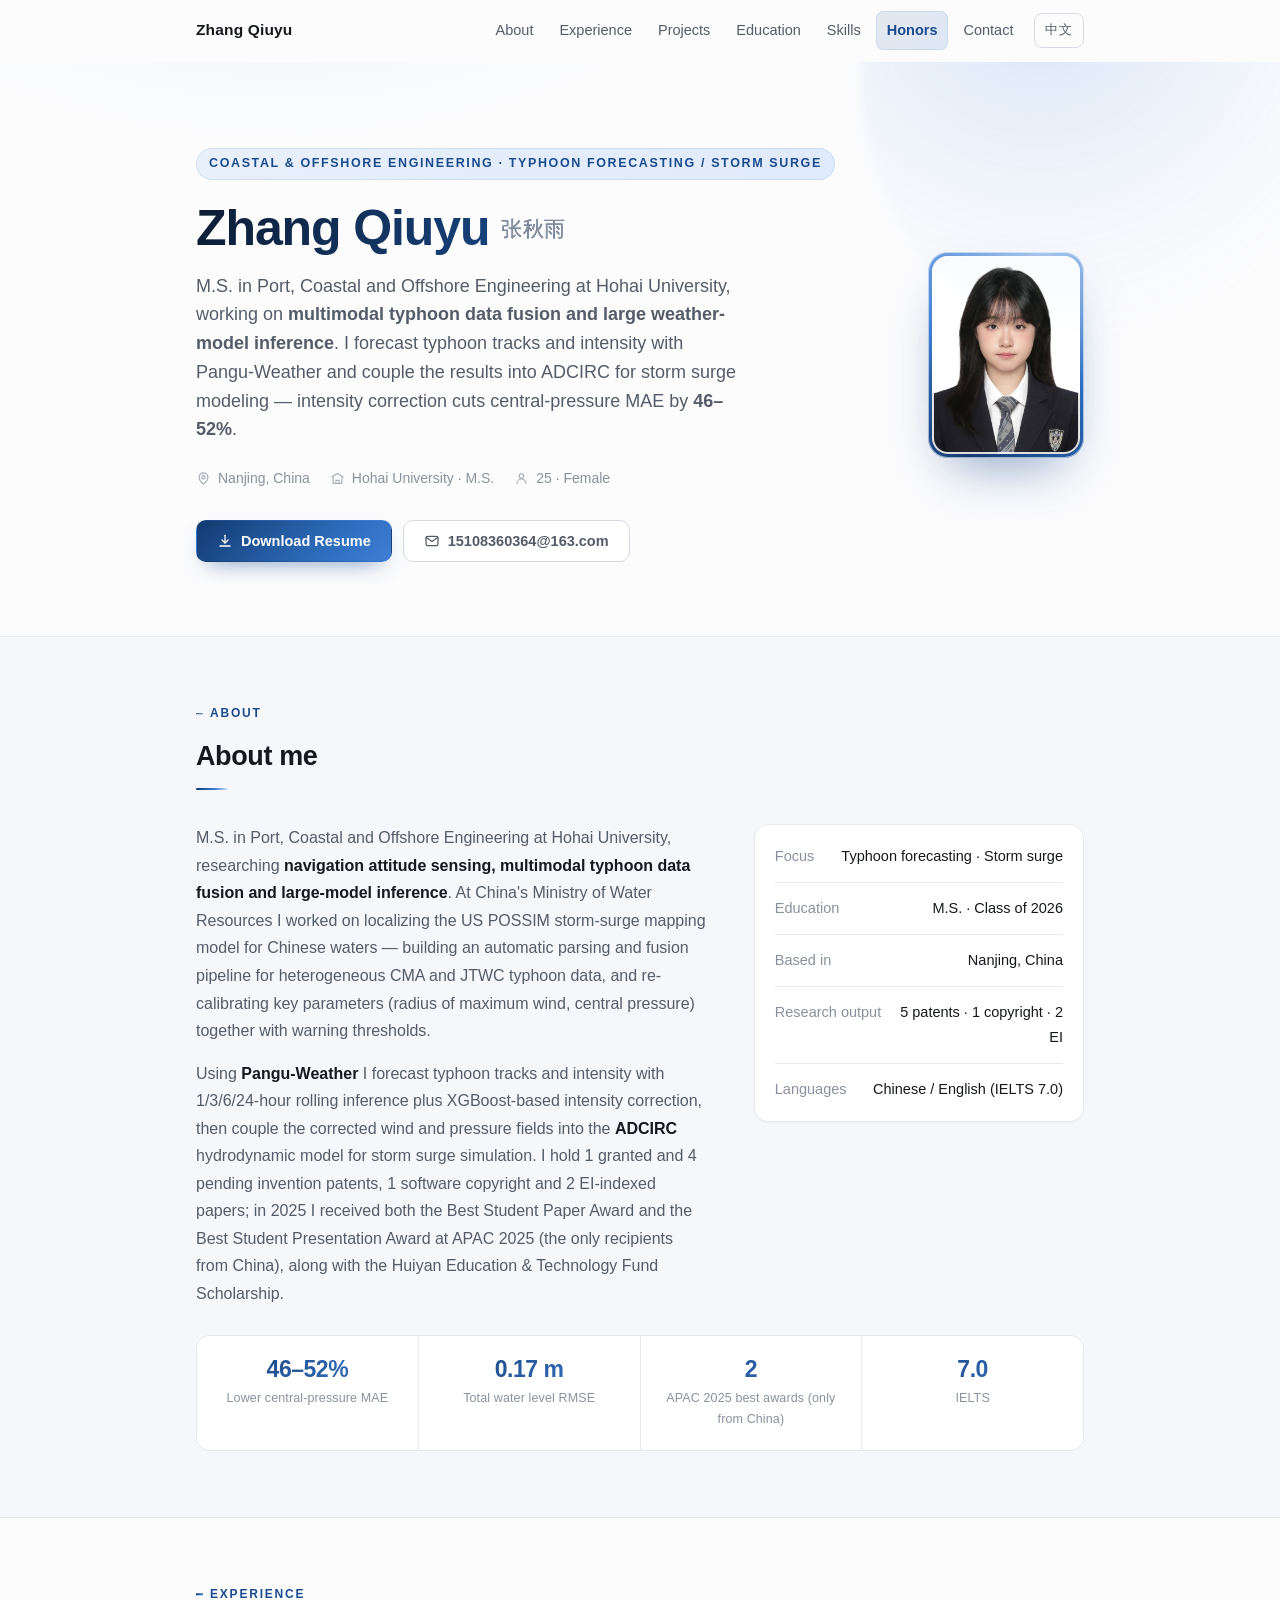
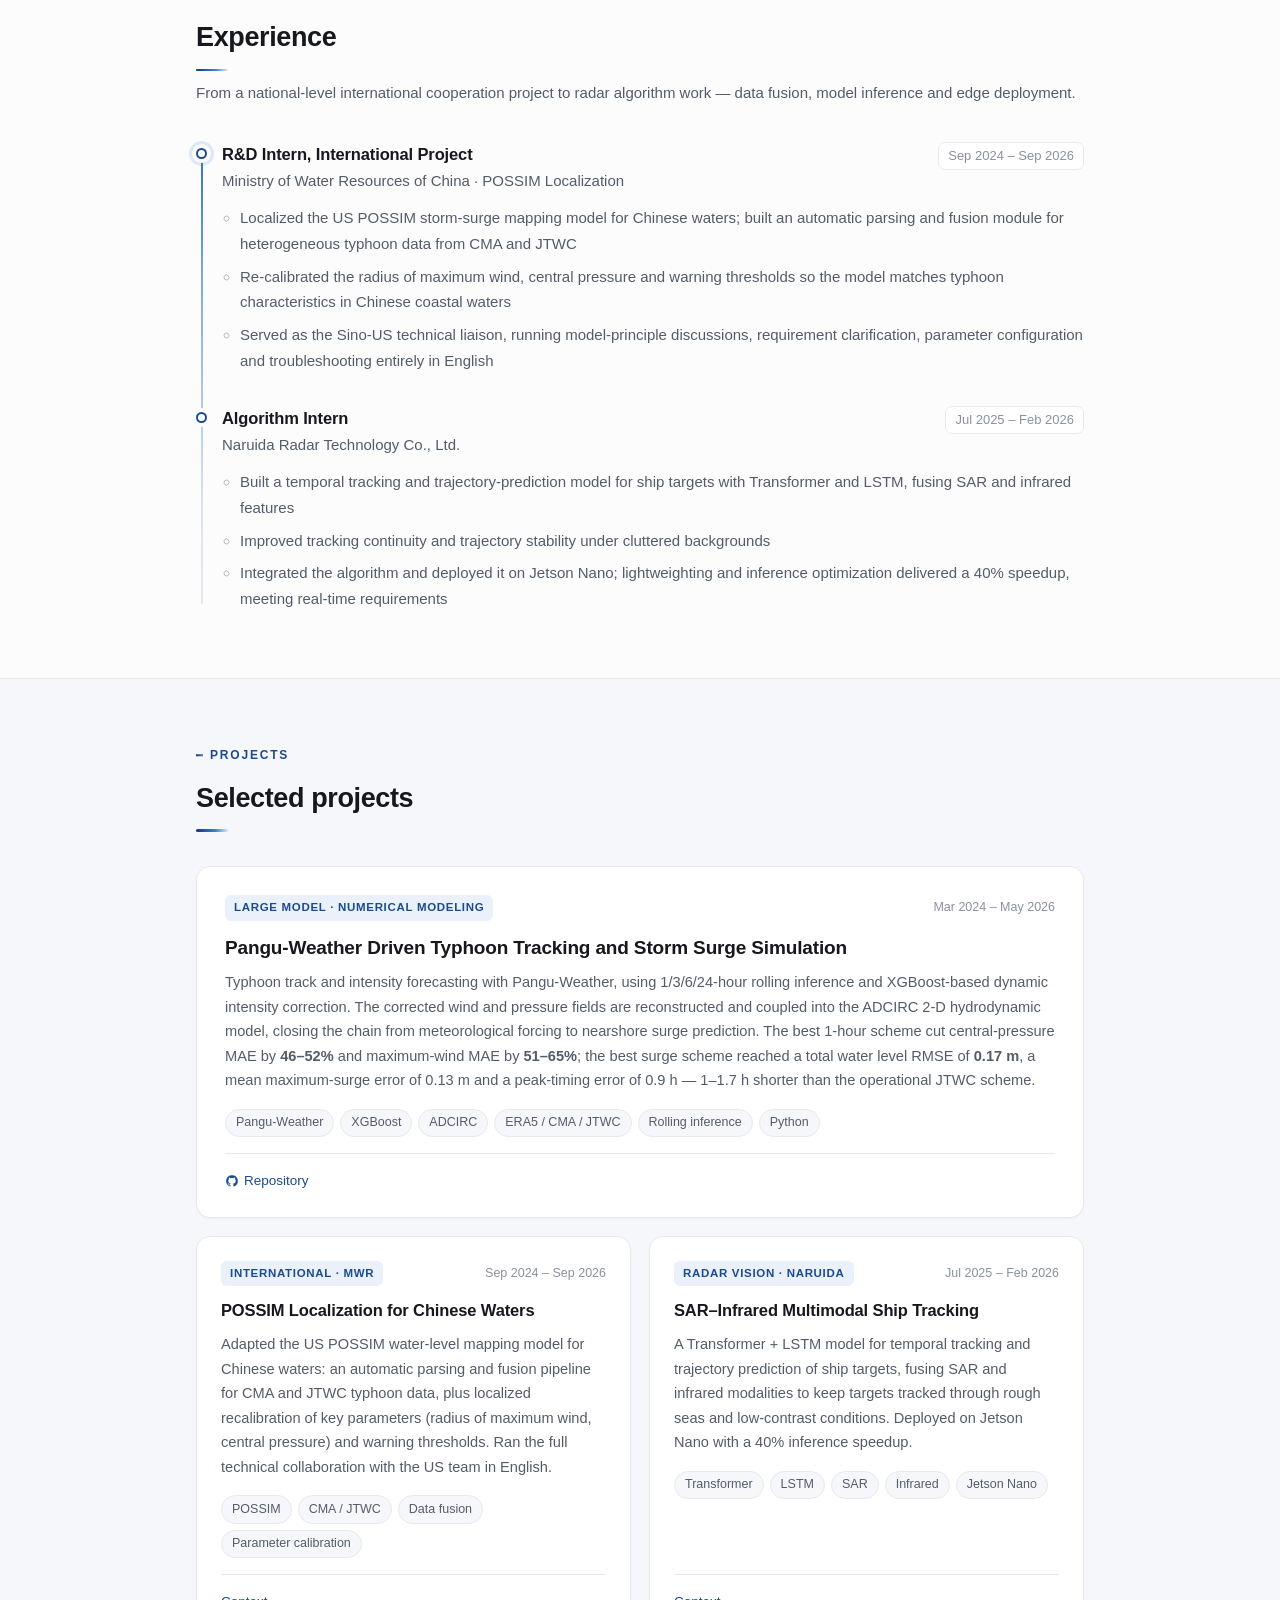
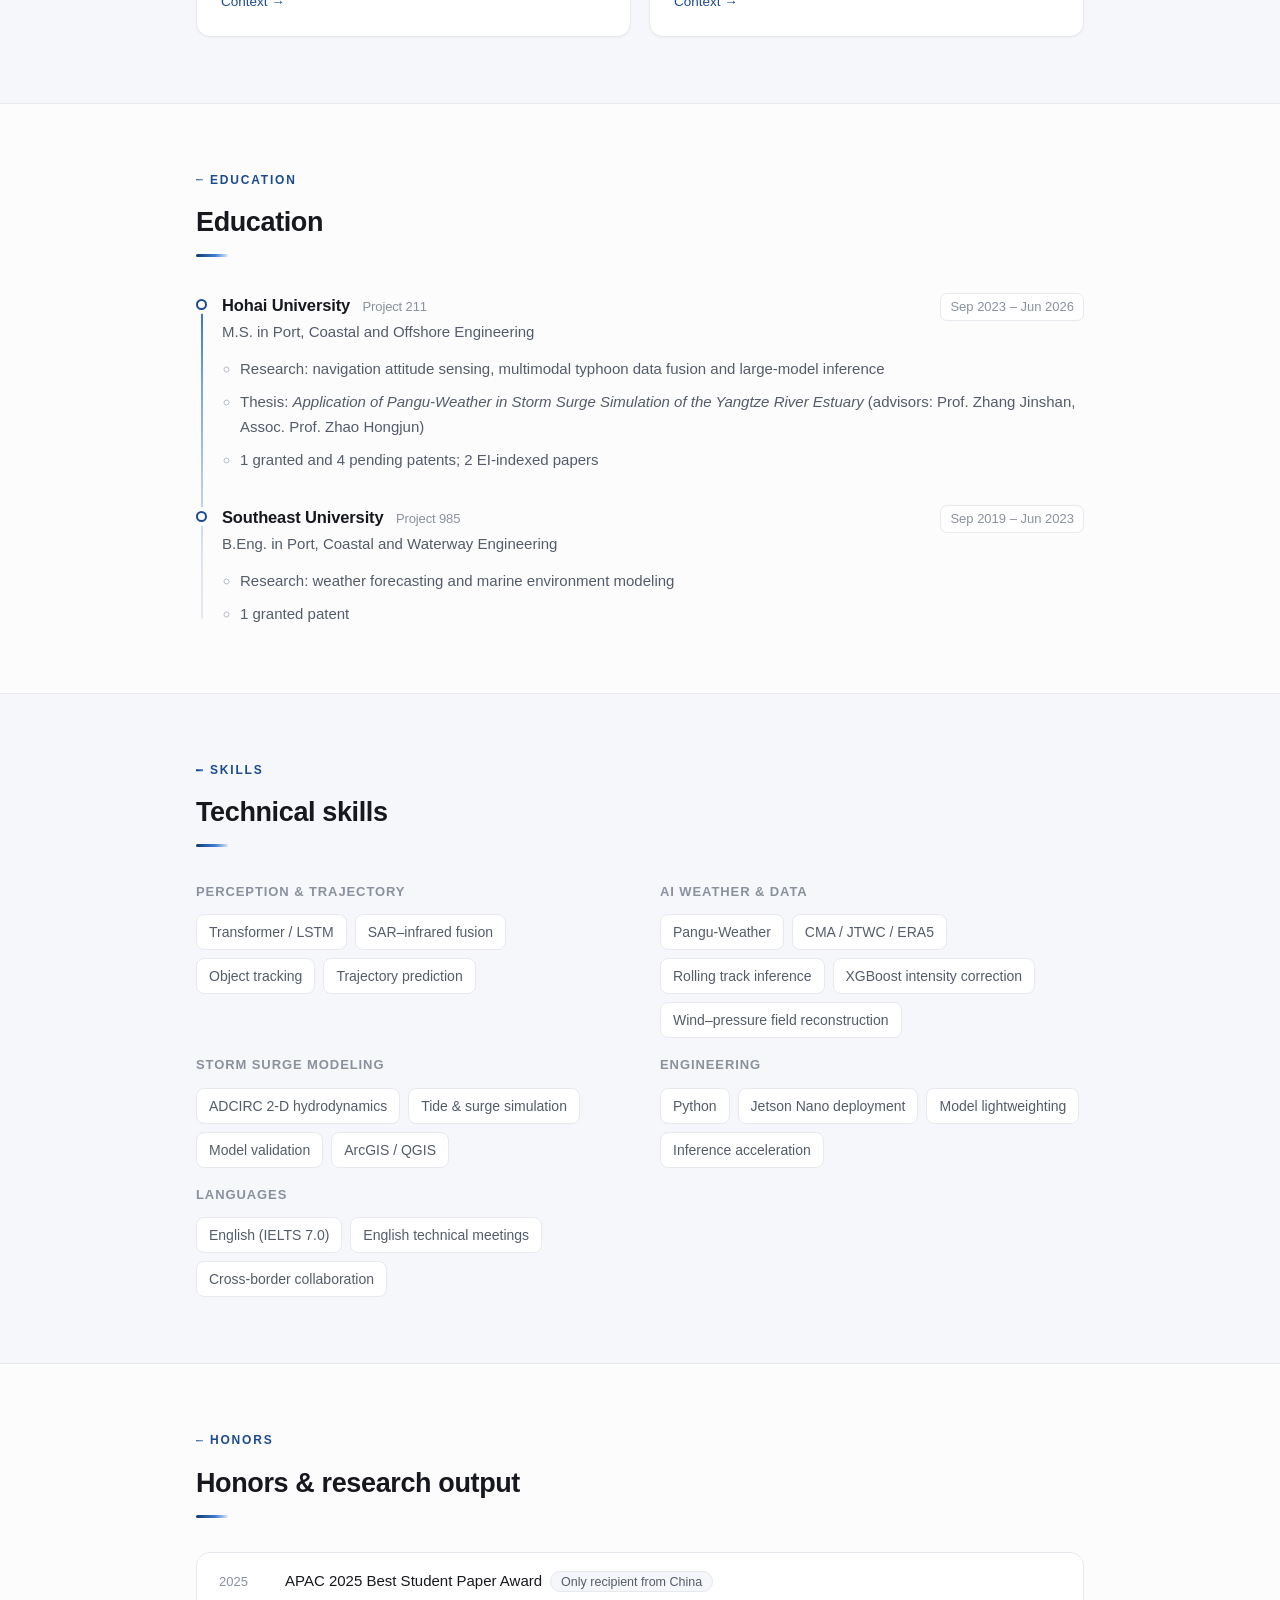
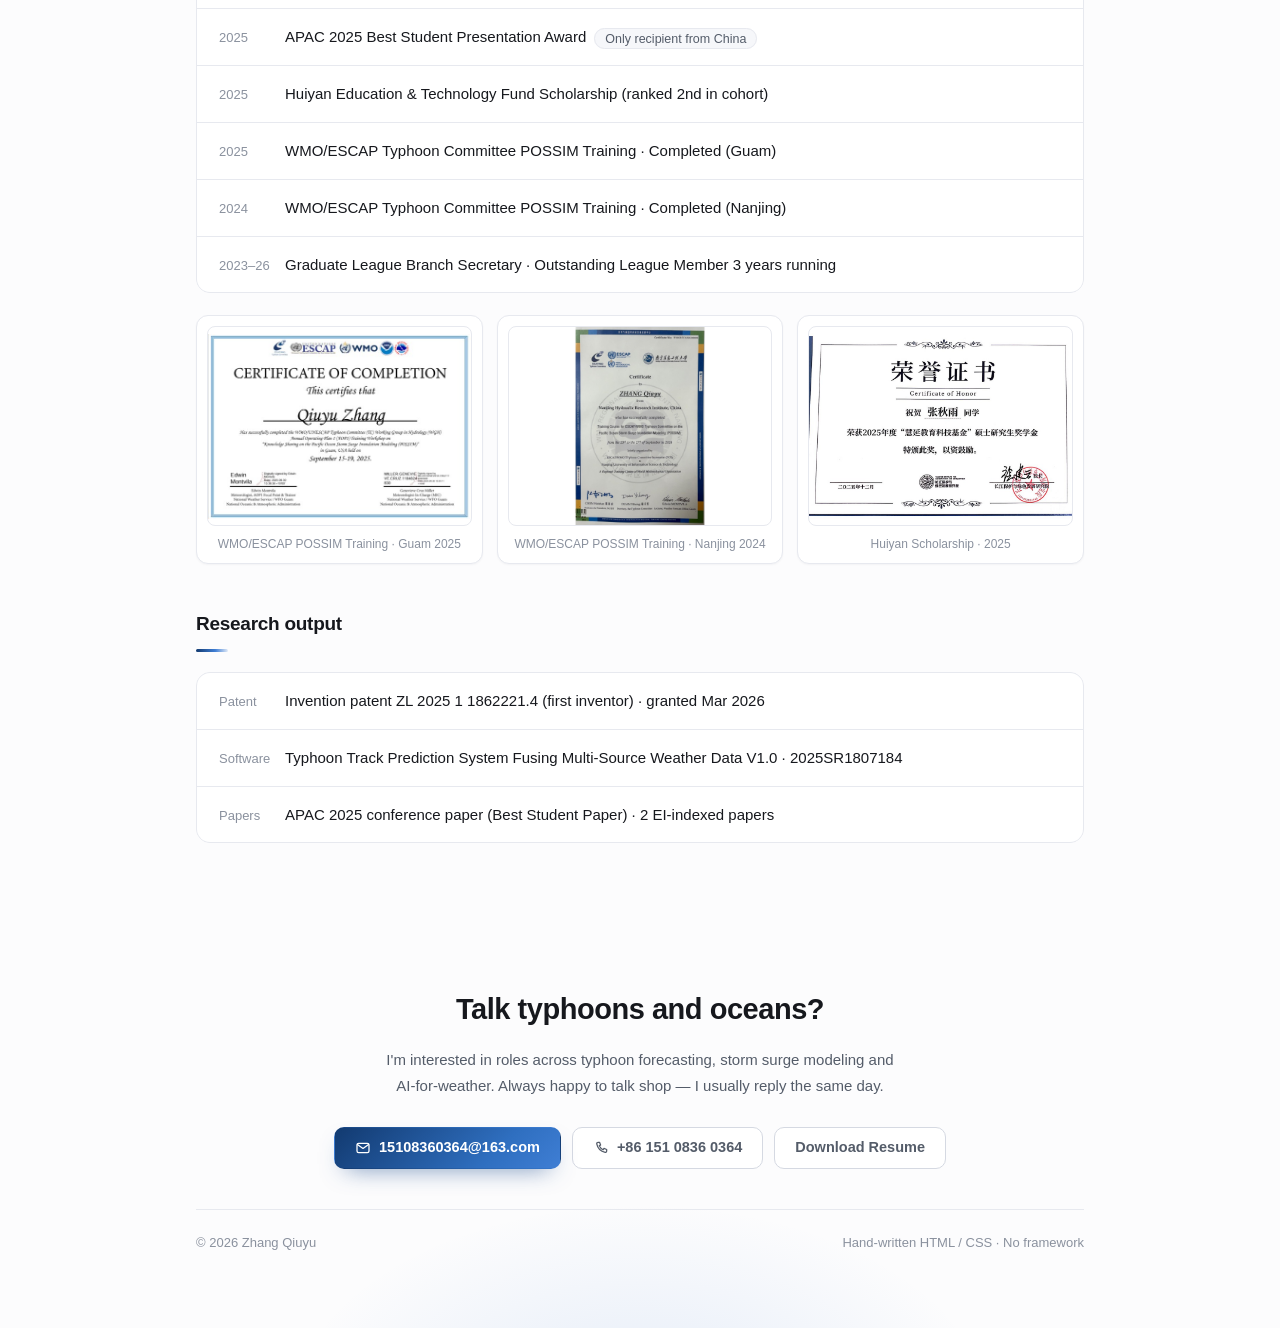
==== commit 64e5a534: "补全个人信息：25 岁 · 女" ====
--- a/en/index.html
+++ b/en/index.html
@@ -61,7 +61,7 @@
           </li>
           <li>
             <svg viewBox="0 0 24 24" fill="none" stroke="currentColor" stroke-width="1.8" stroke-linecap="round" stroke-linejoin="round"><circle cx="12" cy="8" r="3.6"/><path d="M4.8 20a7.2 7.2 0 0 1 14.4 0"/></svg>
-            25 years old
+            25 · Female
           </li>
         </ul>
 
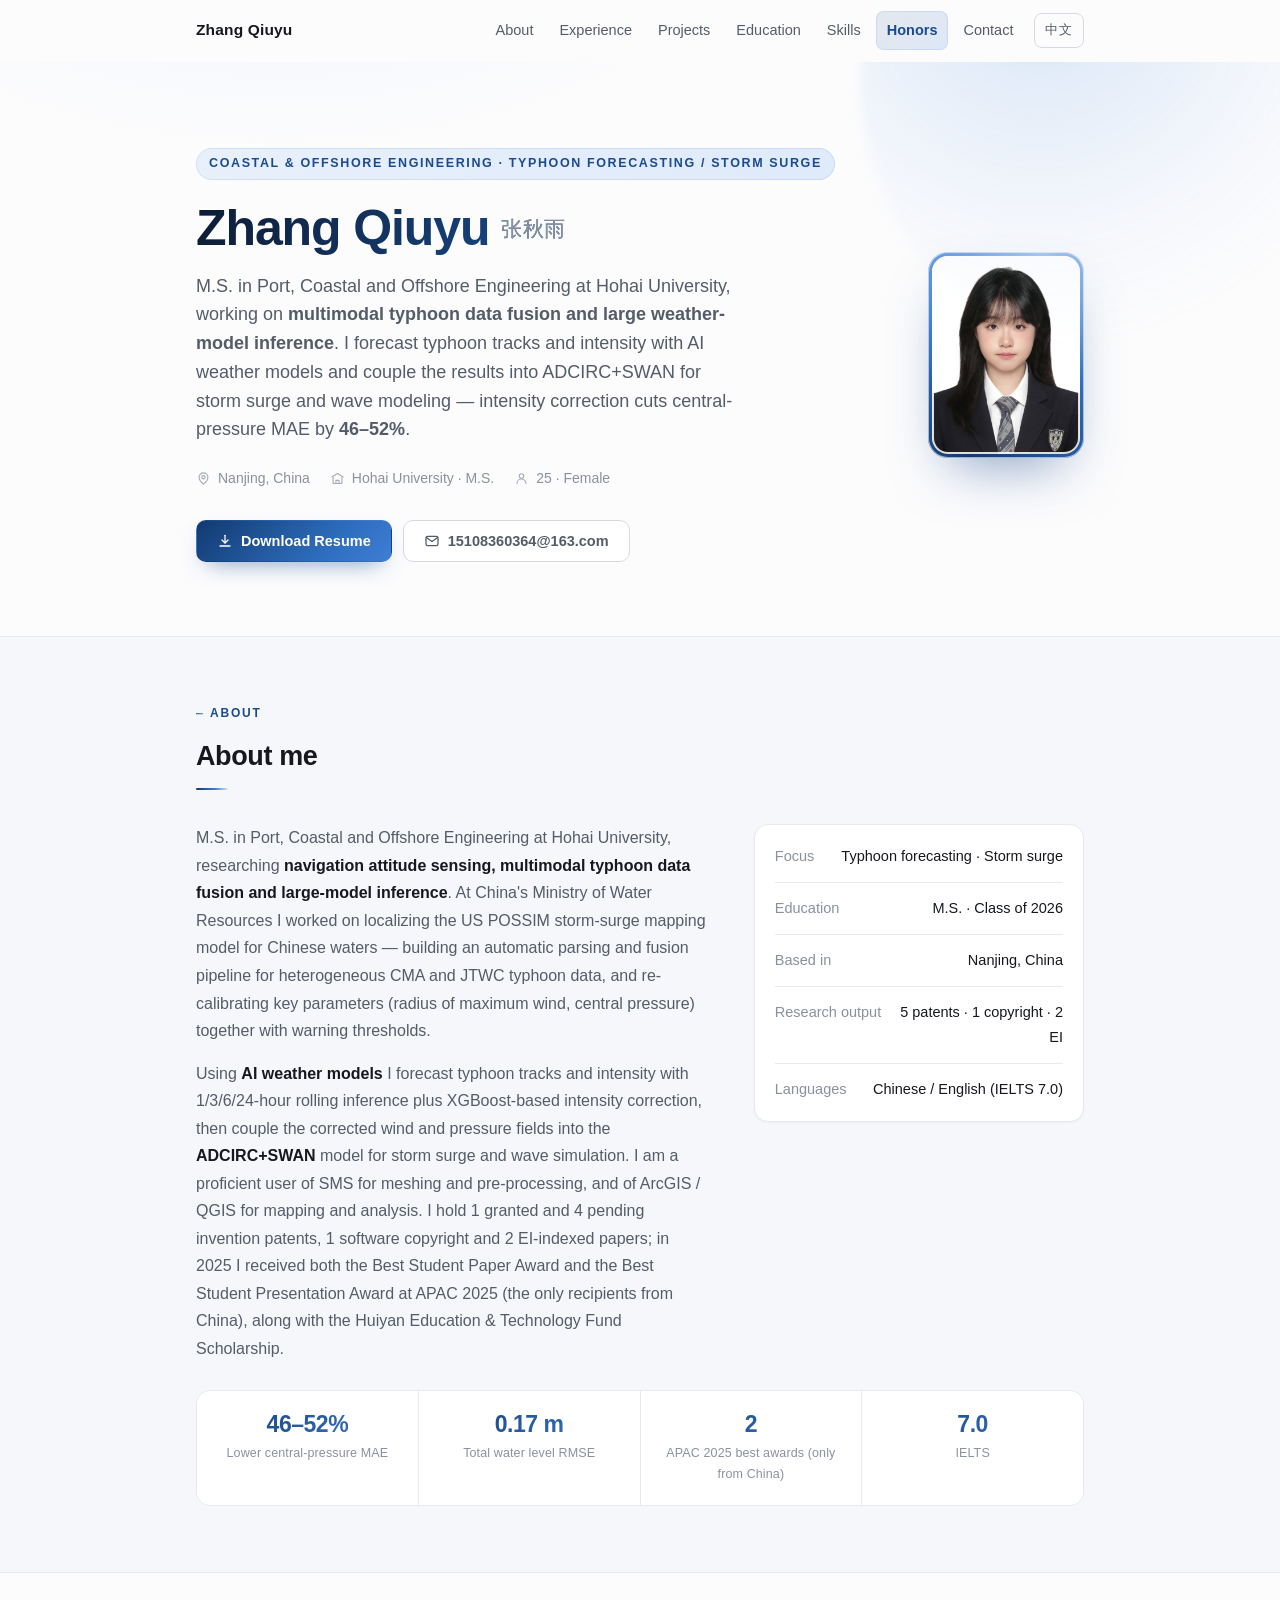
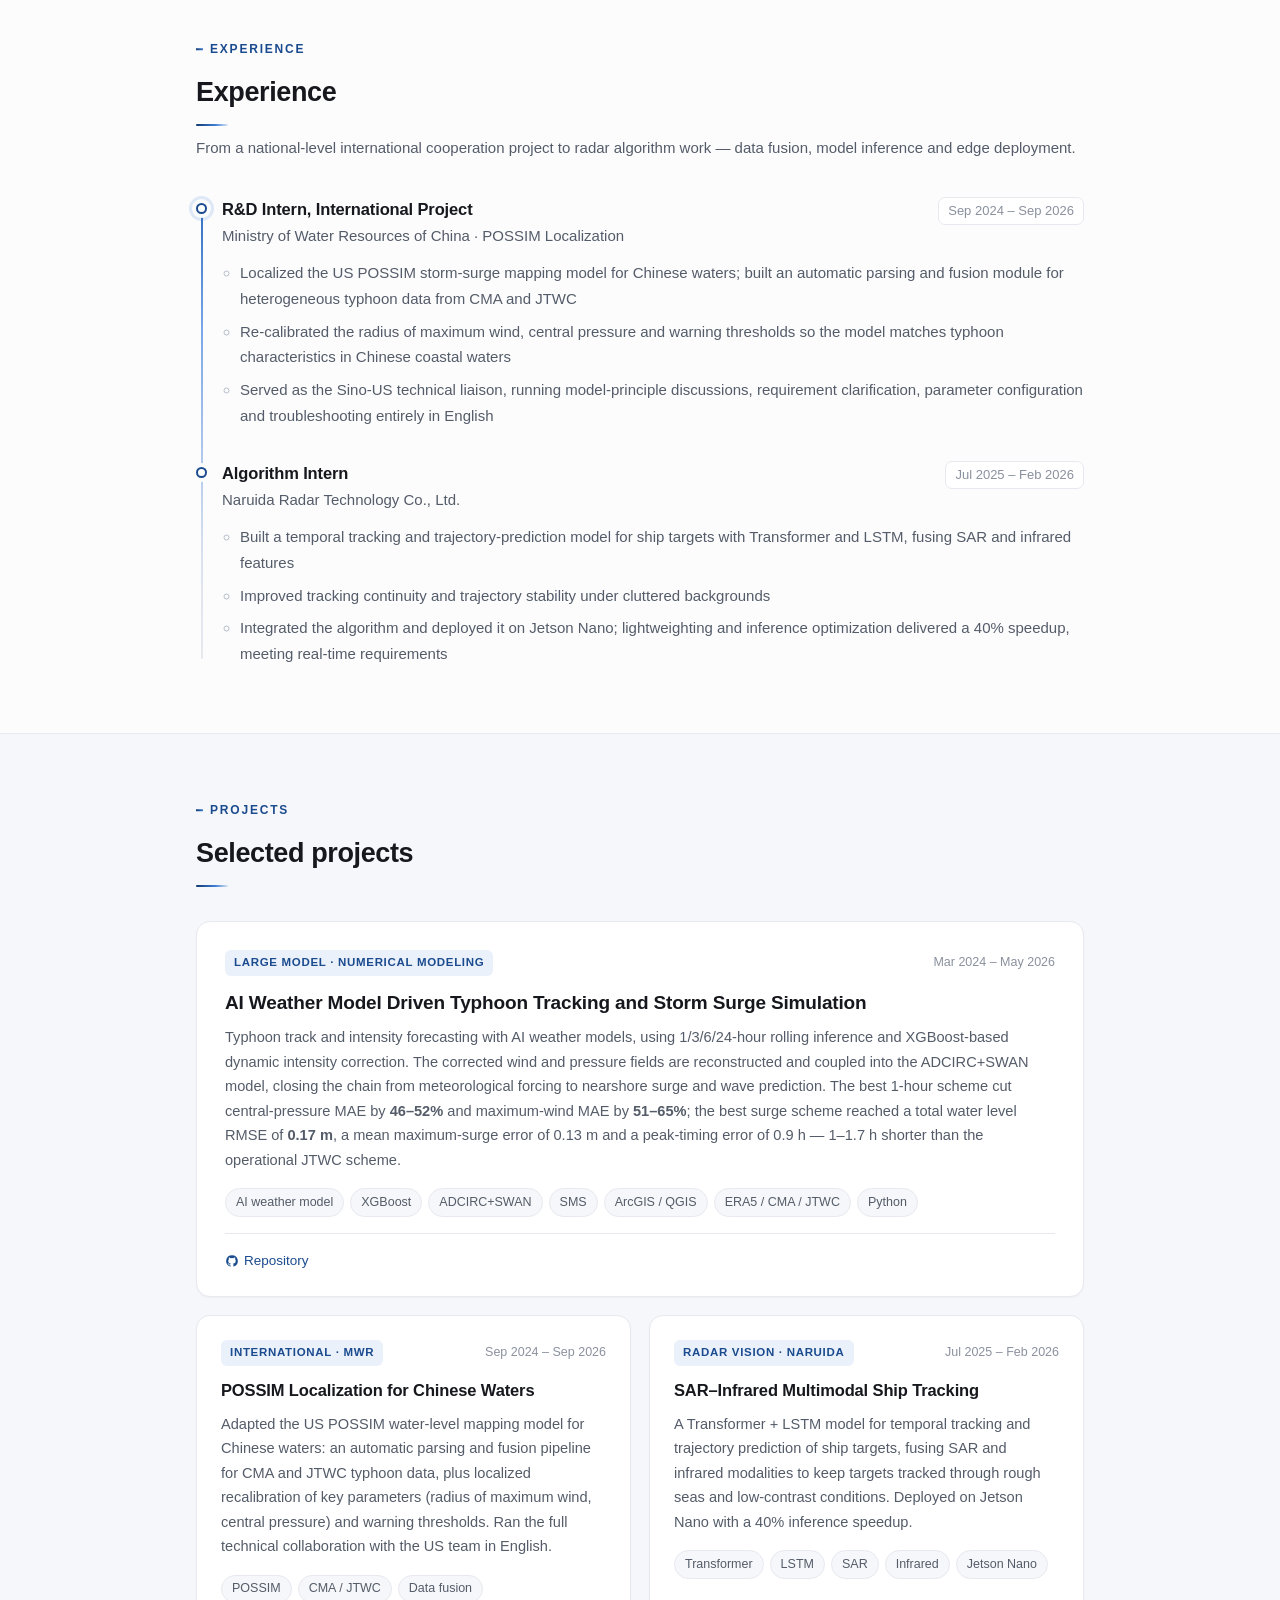
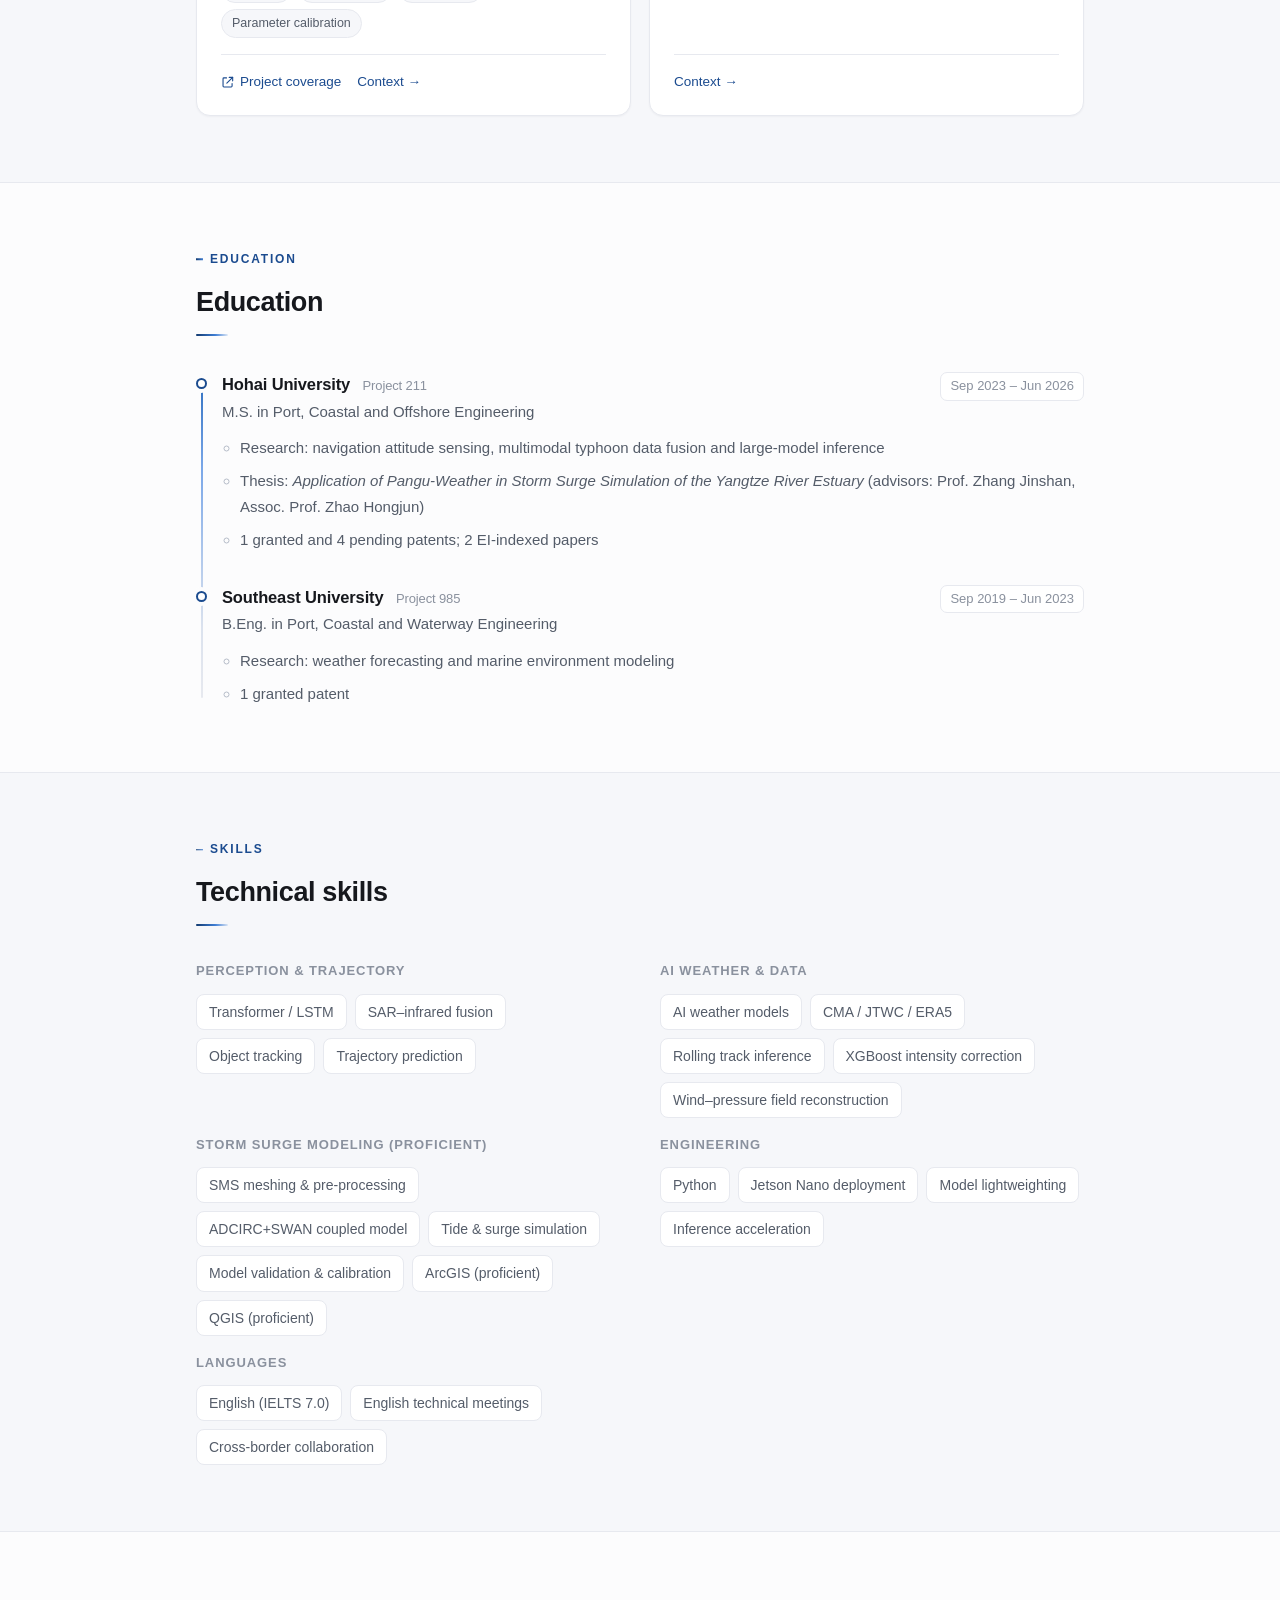
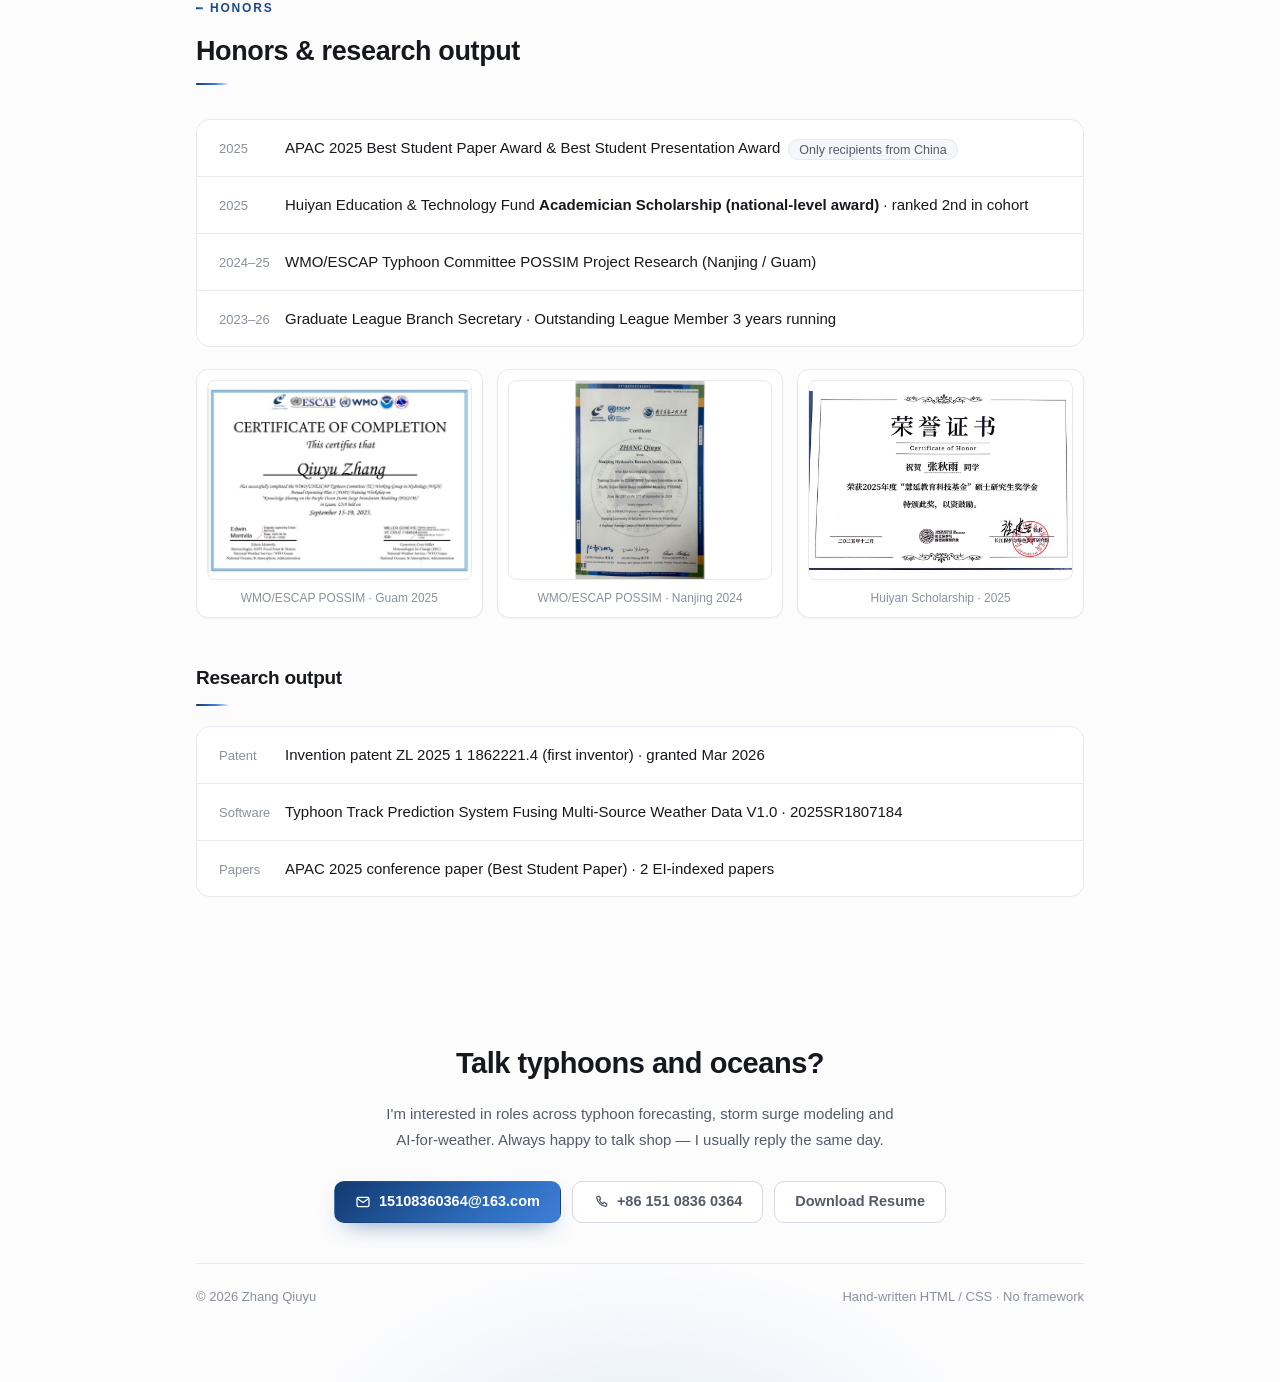
==== commit bc4e7ba8: "按反馈修订：AI气象大模型表述、突出SMS/ADCIRC+SWAN/QGIS等建模软件、POSSIM项目报道链接、荣誉合并、奖学金标注国奖" ====
--- a/en/index.html
+++ b/en/index.html
@@ -4,7 +4,7 @@
 <meta charset="UTF-8">
 <meta name="viewport" content="width=device-width, initial-scale=1">
 <title>Zhang Qiuyu · Coastal &amp; Offshore Engineering | Typhoon Forecasting · Storm Surge Modeling</title>
-<meta name="description" content="Zhang Qiuyu, M.S. in Port, Coastal and Offshore Engineering at Hohai University. Multimodal typhoon data fusion, Pangu-Weather inference and ADCIRC storm surge modeling.">
+<meta name="description" content="Zhang Qiuyu, M.S. in Port, Coastal and Offshore Engineering at Hohai University. Multimodal typhoon data fusion, AI weather-model inference and ADCIRC+SWAN storm surge modeling.">
 <meta name="author" content="Zhang Qiuyu">
 <meta property="og:title" content="Zhang Qiuyu · Typhoon Forecasting & Storm Surge Modeling">
 <meta property="og:description" content="Multimodal typhoon data fusion · Large weather model inference · Storm surge modeling">
@@ -47,7 +47,7 @@
         <p class="hero__eyebrow">Coastal &amp; Offshore Engineering · Typhoon Forecasting / Storm Surge</p>
         <h1 class="hero__name">Zhang Qiuyu<small>张秋雨</small></h1>
         <p class="hero__role">
-          M.S. in Port, Coastal and Offshore Engineering at Hohai University, working on <strong>multimodal typhoon data fusion and large weather-model inference</strong>. I forecast typhoon tracks and intensity with Pangu-Weather and couple the results into ADCIRC for storm surge modeling — intensity correction cuts central-pressure MAE by <strong>46–52%</strong>.
+          M.S. in Port, Coastal and Offshore Engineering at Hohai University, working on <strong>multimodal typhoon data fusion and large weather-model inference</strong>. I forecast typhoon tracks and intensity with AI weather models and couple the results into ADCIRC+SWAN for storm surge and wave modeling — intensity correction cuts central-pressure MAE by <strong>46–52%</strong>.
         </p>
 
         <ul class="hero__meta">
@@ -96,7 +96,7 @@
             M.S. in Port, Coastal and Offshore Engineering at Hohai University, researching <strong>navigation attitude sensing, multimodal typhoon data fusion and large-model inference</strong>. At China's Ministry of Water Resources I worked on localizing the US POSSIM storm-surge mapping model for Chinese waters — building an automatic parsing and fusion pipeline for heterogeneous CMA and JTWC typhoon data, and re-calibrating key parameters (radius of maximum wind, central pressure) together with warning thresholds.
           </p>
           <p>
-            Using <strong>Pangu-Weather</strong> I forecast typhoon tracks and intensity with 1/3/6/24-hour rolling inference plus XGBoost-based intensity correction, then couple the corrected wind and pressure fields into the <strong>ADCIRC</strong> hydrodynamic model for storm surge simulation. I hold 1 granted and 4 pending invention patents, 1 software copyright and 2 EI-indexed papers; in 2025 I received both the Best Student Paper Award and the Best Student Presentation Award at APAC 2025 (the only recipients from China), along with the Huiyan Education &amp; Technology Fund Scholarship.
+            Using <strong>AI weather models</strong> I forecast typhoon tracks and intensity with 1/3/6/24-hour rolling inference plus XGBoost-based intensity correction, then couple the corrected wind and pressure fields into the <strong>ADCIRC+SWAN</strong> model for storm surge and wave simulation. I am a proficient user of SMS for meshing and pre-processing, and of ArcGIS / QGIS for mapping and analysis. I hold 1 granted and 4 pending invention patents, 1 software copyright and 2 EI-indexed papers; in 2025 I received both the Best Student Paper Award and the Best Student Presentation Award at APAC 2025 (the only recipients from China), along with the Huiyan Education &amp; Technology Fund Scholarship.
           </p>
         </div>
 
@@ -180,17 +180,18 @@
             <span class="card__date">Mar 2024 – May 2026</span>
           </div>
           <h3 class="card__title">
-            <a href="https://github.com/ccccty/typhoonpangu" target="_blank" rel="noopener">Pangu-Weather Driven Typhoon Tracking and Storm Surge Simulation</a>
+            <a href="https://github.com/ccccty/typhoonpangu" target="_blank" rel="noopener">AI Weather Model Driven Typhoon Tracking and Storm Surge Simulation</a>
           </h3>
           <p class="card__desc">
-            Typhoon track and intensity forecasting with Pangu-Weather, using 1/3/6/24-hour rolling inference and XGBoost-based dynamic intensity correction. The corrected wind and pressure fields are reconstructed and coupled into the ADCIRC 2-D hydrodynamic model, closing the chain from meteorological forcing to nearshore surge prediction. The best 1-hour scheme cut central-pressure MAE by <strong>46–52%</strong> and maximum-wind MAE by <strong>51–65%</strong>; the best surge scheme reached a total water level RMSE of <strong>0.17 m</strong>, a mean maximum-surge error of 0.13 m and a peak-timing error of 0.9 h — 1–1.7 h shorter than the operational JTWC scheme.
+            Typhoon track and intensity forecasting with AI weather models, using 1/3/6/24-hour rolling inference and XGBoost-based dynamic intensity correction. The corrected wind and pressure fields are reconstructed and coupled into the ADCIRC+SWAN model, closing the chain from meteorological forcing to nearshore surge and wave prediction. The best 1-hour scheme cut central-pressure MAE by <strong>46–52%</strong> and maximum-wind MAE by <strong>51–65%</strong>; the best surge scheme reached a total water level RMSE of <strong>0.17 m</strong>, a mean maximum-surge error of 0.13 m and a peak-timing error of 0.9 h — 1–1.7 h shorter than the operational JTWC scheme.
           </p>
           <div class="card__stack">
-            <span class="chip">Pangu-Weather</span>
+            <span class="chip">AI weather model</span>
             <span class="chip">XGBoost</span>
-            <span class="chip">ADCIRC</span>
+            <span class="chip">ADCIRC+SWAN</span>
+            <span class="chip">SMS</span>
+            <span class="chip">ArcGIS / QGIS</span>
             <span class="chip">ERA5 / CMA / JTWC</span>
-            <span class="chip">Rolling inference</span>
             <span class="chip">Python</span>
           </div>
           <div class="card__links">
@@ -217,6 +218,10 @@
             <span class="chip">Parameter calibration</span>
           </div>
           <div class="card__links">
+            <a href="https://mp.weixin.qq.com/s/tonPh8E_O9qVgUuTpgzXSg" target="_blank" rel="noopener">
+              <svg viewBox="0 0 24 24" fill="none" stroke="currentColor" stroke-width="1.9" stroke-linecap="round" stroke-linejoin="round"><path d="M14 4h6v6"/><path d="M20 4 10 14"/><path d="M19 14.5V19a1.5 1.5 0 0 1-1.5 1.5H5A1.5 1.5 0 0 1 3.5 19V6.5A1.5 1.5 0 0 1 5 5h4.5"/></svg>
+              Project coverage
+            </a>
             <a href="#experience">Context →</a>
           </div>
         </article>
@@ -310,7 +315,7 @@
         <div>
           <p class="skill__label">AI Weather &amp; Data</p>
           <ul class="skill__list">
-            <li>Pangu-Weather</li>
+            <li>AI weather models</li>
             <li>CMA / JTWC / ERA5</li>
             <li>Rolling track inference</li>
             <li>XGBoost intensity correction</li>
@@ -319,12 +324,14 @@
         </div>
 
         <div>
-          <p class="skill__label">Storm Surge Modeling</p>
+          <p class="skill__label">Storm Surge Modeling (proficient)</p>
           <ul class="skill__list">
-            <li>ADCIRC 2-D hydrodynamics</li>
+            <li>SMS meshing &amp; pre-processing</li>
+            <li>ADCIRC+SWAN coupled model</li>
             <li>Tide &amp; surge simulation</li>
-            <li>Model validation</li>
-            <li>ArcGIS / QGIS</li>
+            <li>Model validation &amp; calibration</li>
+            <li>ArcGIS (proficient)</li>
+            <li>QGIS (proficient)</li>
           </ul>
         </div>
 
@@ -358,26 +365,24 @@
       </div>
 
       <ul class="honors reveal">
-        <li><span class="honors__year">2025</span><span class="honors__name">APAC 2025 Best Student Paper Award<span class="chip" style="margin-left:8px">Only recipient from China</span></span></li>
-        <li><span class="honors__year">2025</span><span class="honors__name">APAC 2025 Best Student Presentation Award<span class="chip" style="margin-left:8px">Only recipient from China</span></span></li>
-        <li><span class="honors__year">2025</span><span class="honors__name">Huiyan Education &amp; Technology Fund Scholarship (ranked 2nd in cohort)</span></li>
-        <li><span class="honors__year">2025</span><span class="honors__name">WMO/ESCAP Typhoon Committee POSSIM Training · Completed (Guam)</span></li>
-        <li><span class="honors__year">2024</span><span class="honors__name">WMO/ESCAP Typhoon Committee POSSIM Training · Completed (Nanjing)</span></li>
+        <li><span class="honors__year">2025</span><span class="honors__name">APAC 2025 Best Student Paper Award &amp; Best Student Presentation Award<span class="chip" style="margin-left:8px">Only recipients from China</span></span></li>
+        <li><span class="honors__year">2025</span><span class="honors__name">Huiyan Education &amp; Technology Fund <strong>Academician Scholarship (national-level award)</strong> · ranked 2nd in cohort</span></li>
+        <li><span class="honors__year">2024–25</span><span class="honors__name">WMO/ESCAP Typhoon Committee POSSIM Project Research (Nanjing / Guam)</span></li>
         <li><span class="honors__year">2023–26</span><span class="honors__name">Graduate League Branch Secretary · Outstanding League Member 3 years running</span></li>
       </ul>
 
       <div class="gallery reveal">
         <figure>
           <a href="../assets/img/wmo-2025.jpg" target="_blank" rel="noopener">
-            <img src="../assets/img/wmo-2025.jpg" alt="WMO/ESCAP Typhoon Committee POSSIM training certificate, Guam 2025" loading="lazy">
+            <img src="../assets/img/wmo-2025.jpg" alt="WMO/ESCAP Typhoon Committee POSSIM certificate, Guam 2025" loading="lazy">
           </a>
-          <figcaption>WMO/ESCAP POSSIM Training · Guam 2025</figcaption>
+          <figcaption>WMO/ESCAP POSSIM · Guam 2025</figcaption>
         </figure>
         <figure>
           <a href="../assets/img/wmo-2024.jpg" target="_blank" rel="noopener">
-            <img src="../assets/img/wmo-2024.jpg" alt="WMO/ESCAP Typhoon Committee POSSIM training certificate, Nanjing 2024" loading="lazy">
+            <img src="../assets/img/wmo-2024.jpg" alt="WMO/ESCAP Typhoon Committee POSSIM certificate, Nanjing 2024" loading="lazy">
           </a>
-          <figcaption>WMO/ESCAP POSSIM Training · Nanjing 2024</figcaption>
+          <figcaption>WMO/ESCAP POSSIM · Nanjing 2024</figcaption>
         </figure>
         <figure>
           <a href="../assets/img/award-huiyan.jpg" target="_blank" rel="noopener">
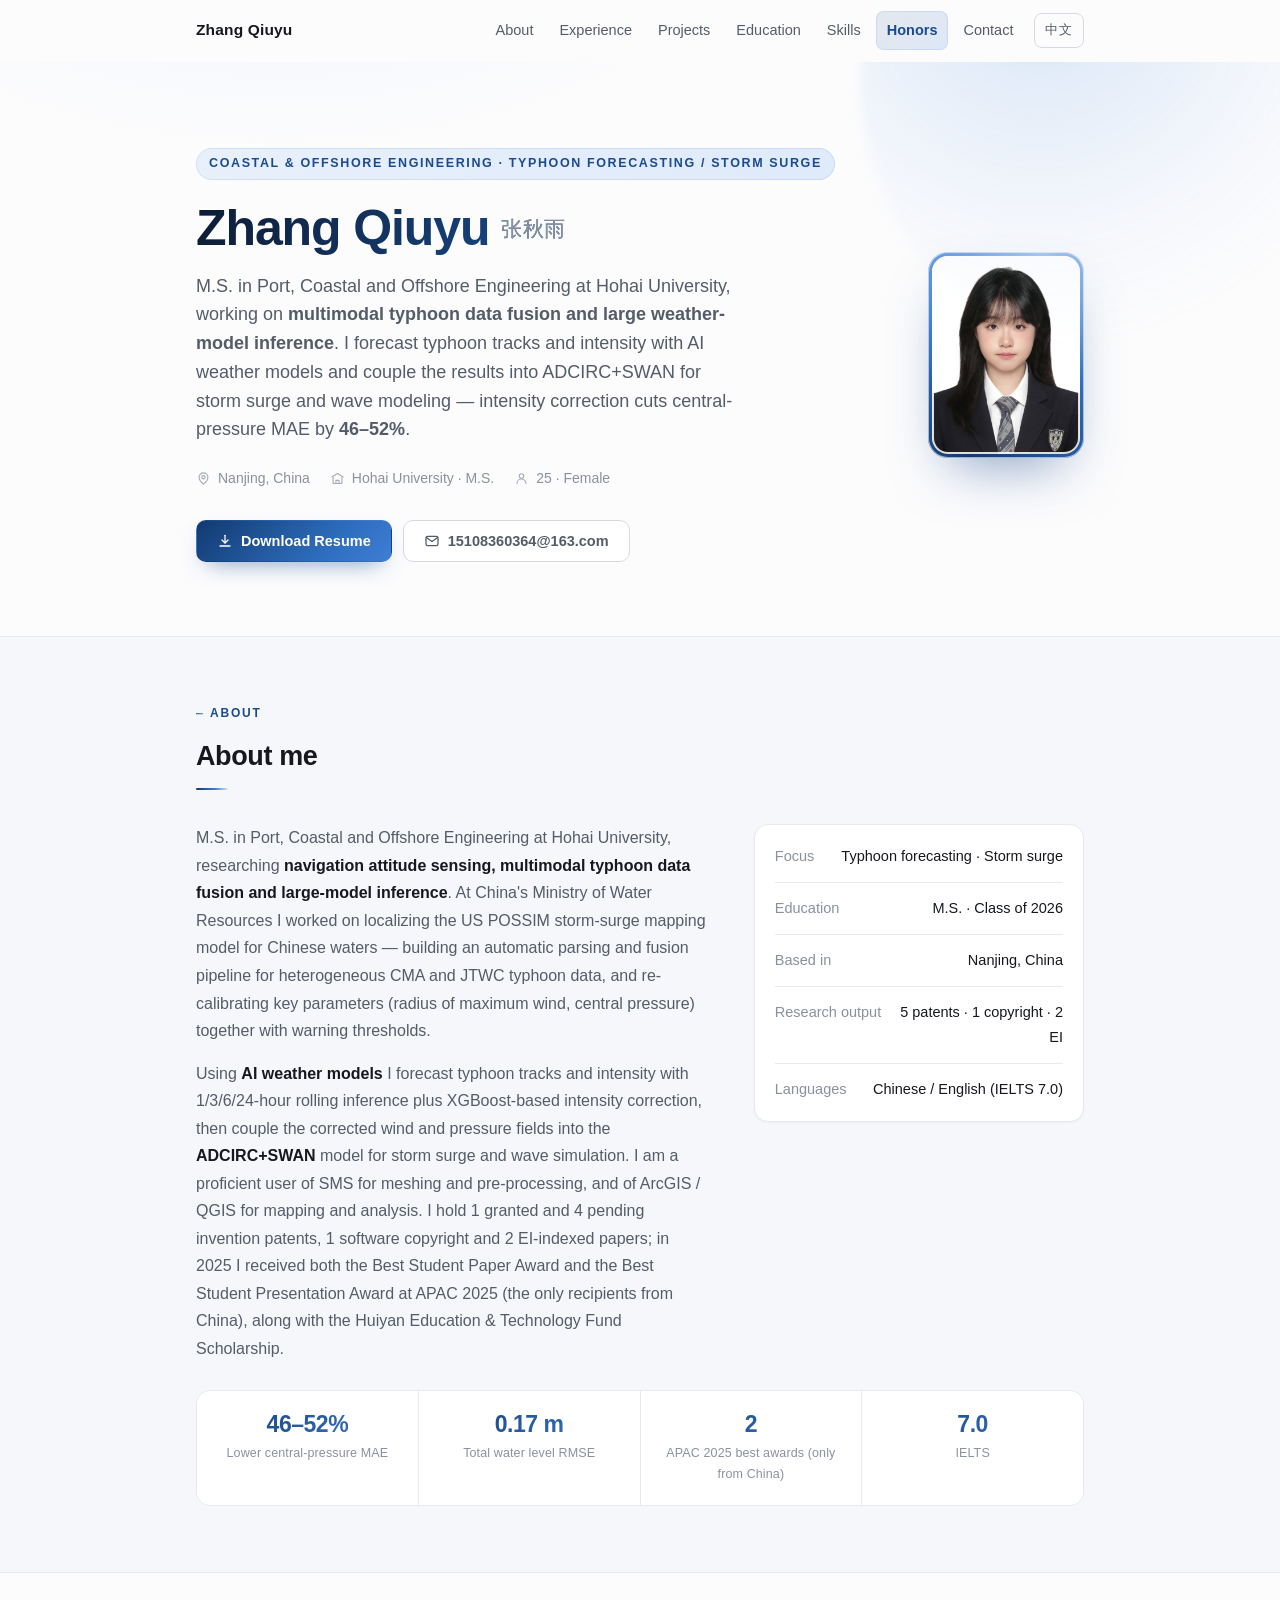
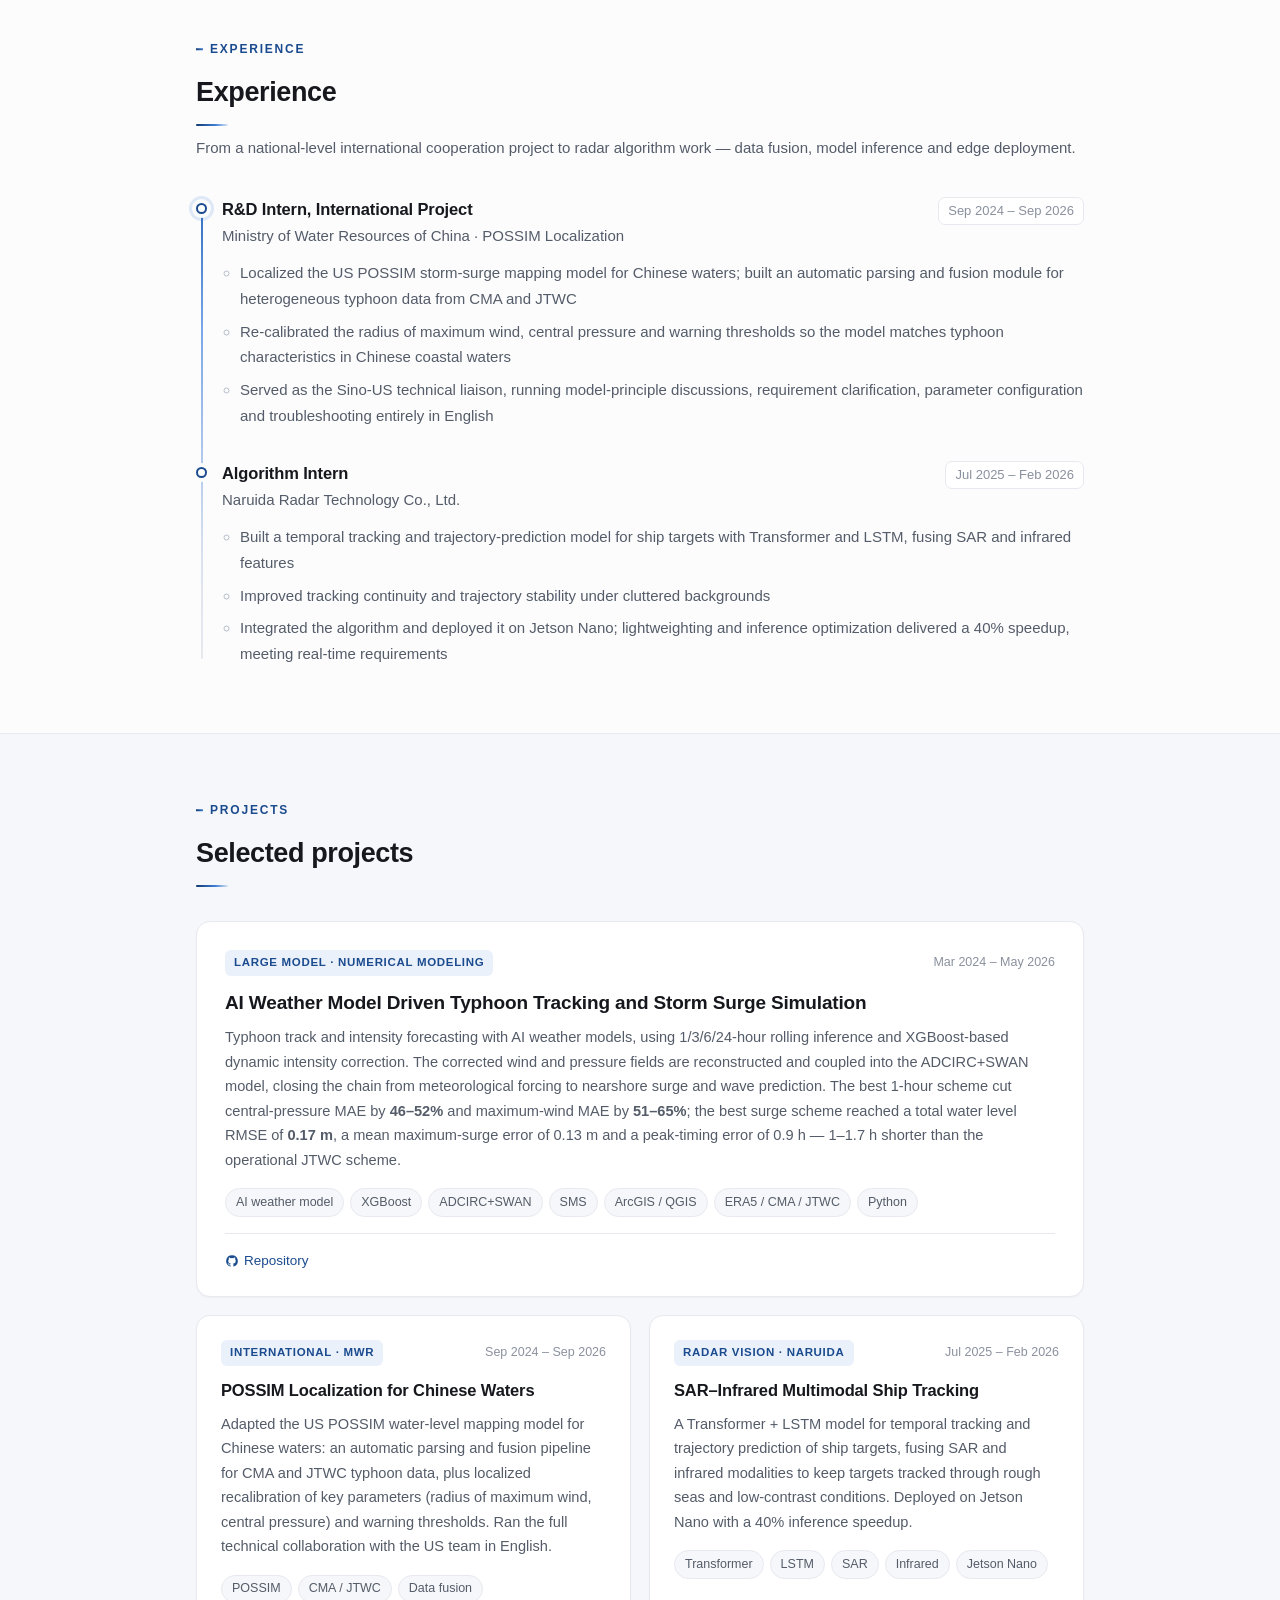
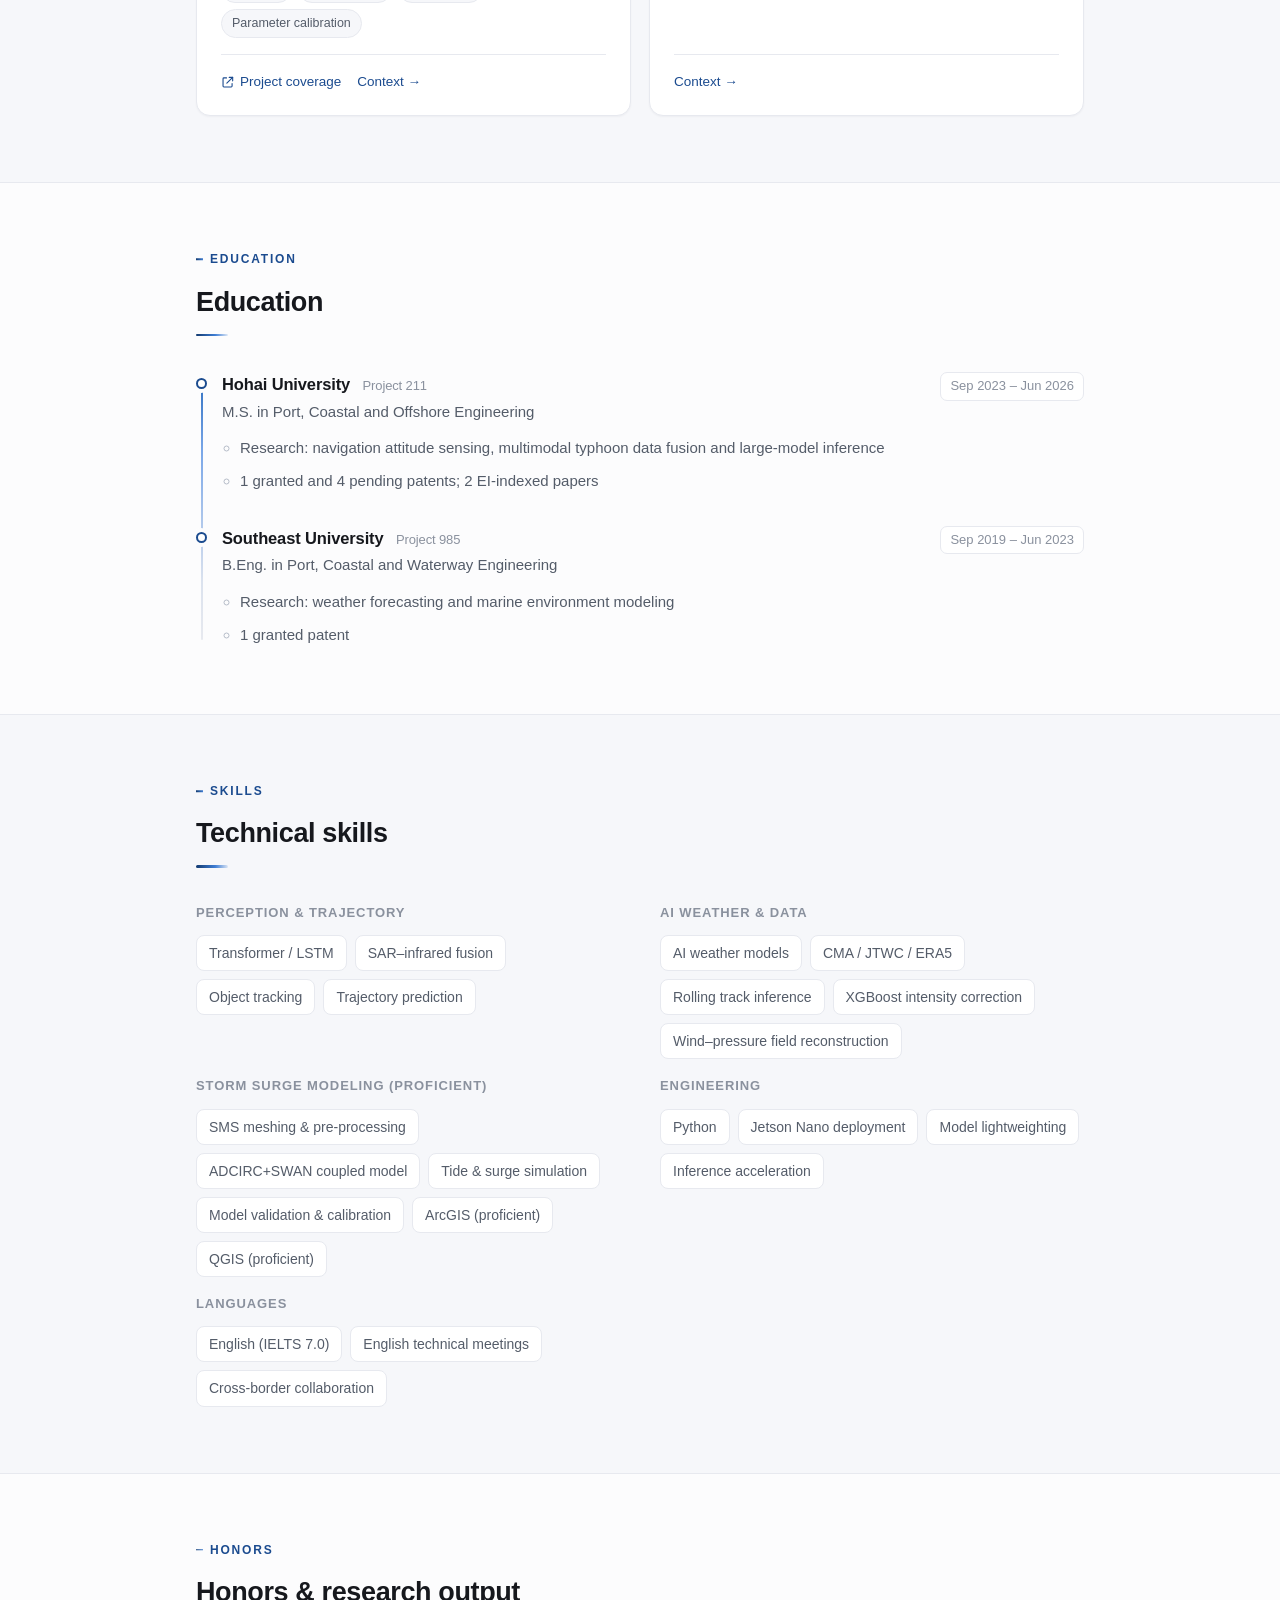
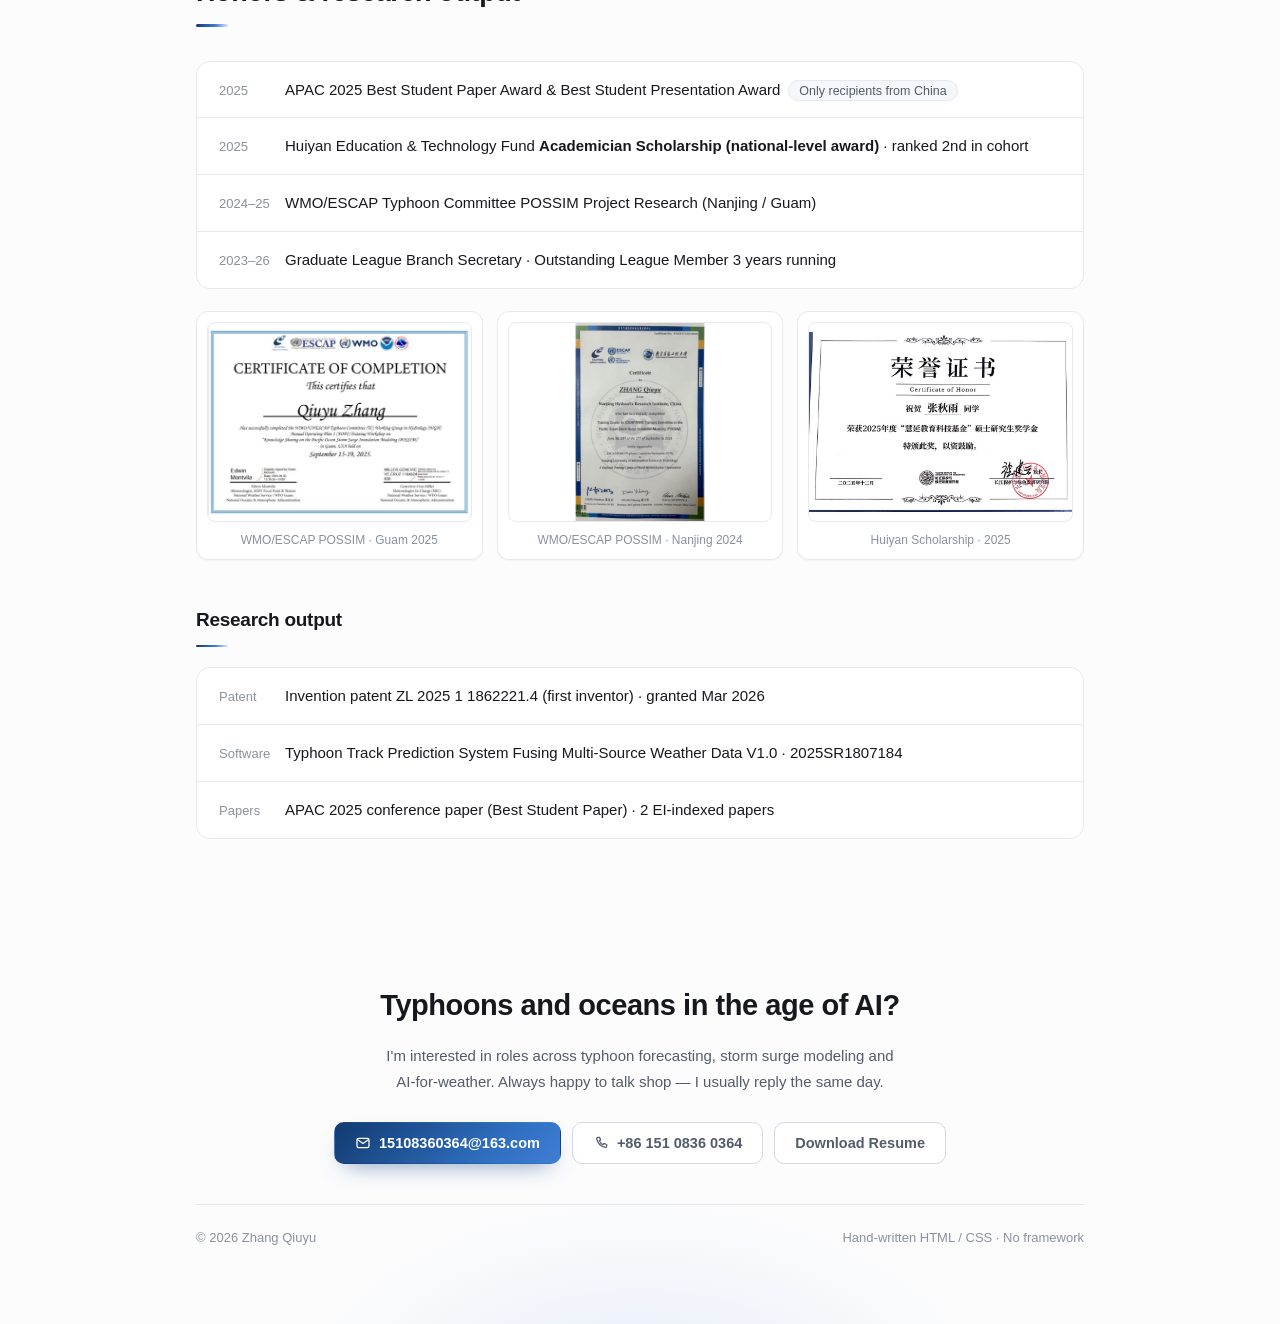
==== commit 7d936506: "删除教育背景中的学位论文行；联系标题改为“聊聊 AI 浪潮下的台风与海洋”" ====
--- a/en/index.html
+++ b/en/index.html
@@ -269,7 +269,6 @@
           <div class="tl-body">
             <ul>
               <li>Research: navigation attitude sensing, multimodal typhoon data fusion and large-model inference</li>
-              <li>Thesis: <em>Application of Pangu-Weather in Storm Surge Simulation of the Yangtze River Estuary</em> (advisors: Prof. Zhang Jinshan, Assoc. Prof. Zhao Hongjun)</li>
               <li>1 granted and 4 pending patents; 2 EI-indexed papers</li>
             </ul>
           </div>
@@ -406,7 +405,7 @@
 
   <section class="contact" id="contact">
     <div class="wrap">
-      <h2 class="contact__title">Talk typhoons and oceans?</h2>
+      <h2 class="contact__title">Typhoons and oceans in the age of AI?</h2>
       <p class="contact__desc">
         I'm interested in roles across typhoon forecasting, storm surge modeling and AI-for-weather. Always happy to talk shop — I usually reply the same day.
       </p>
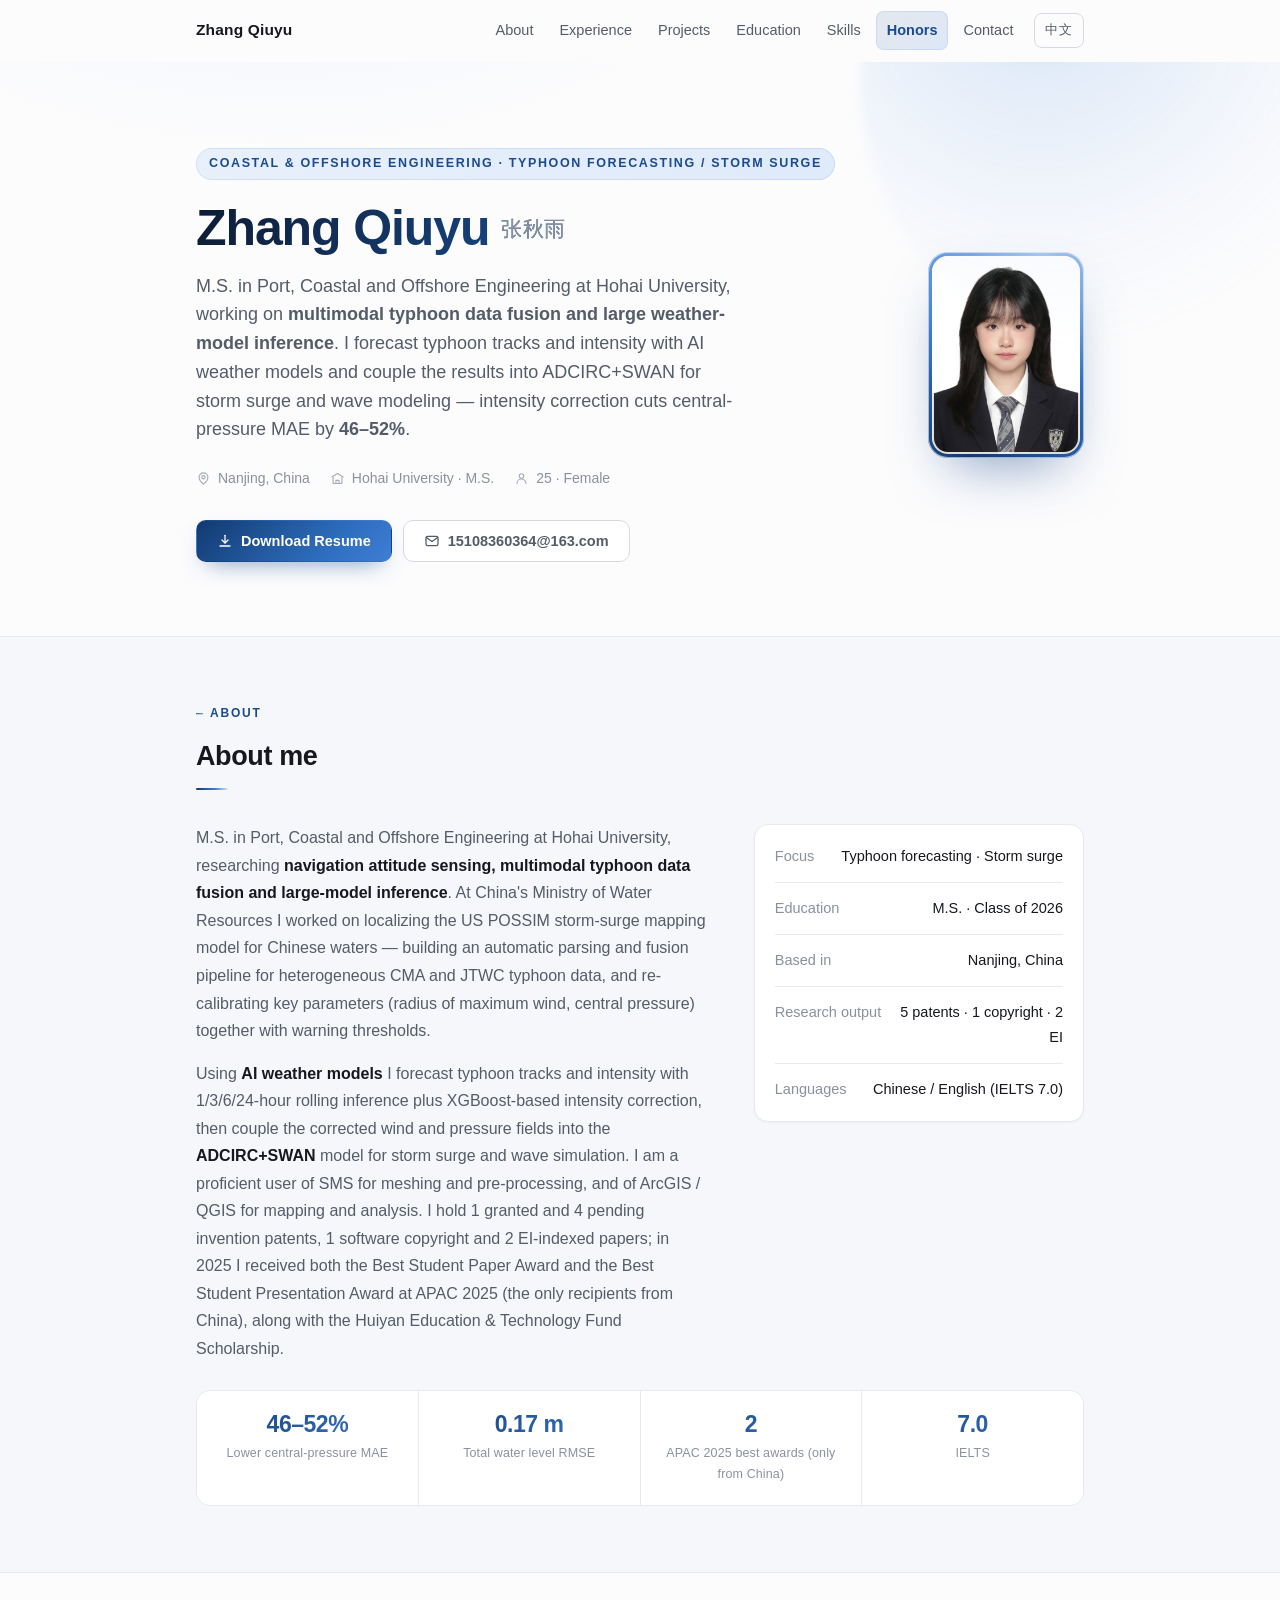
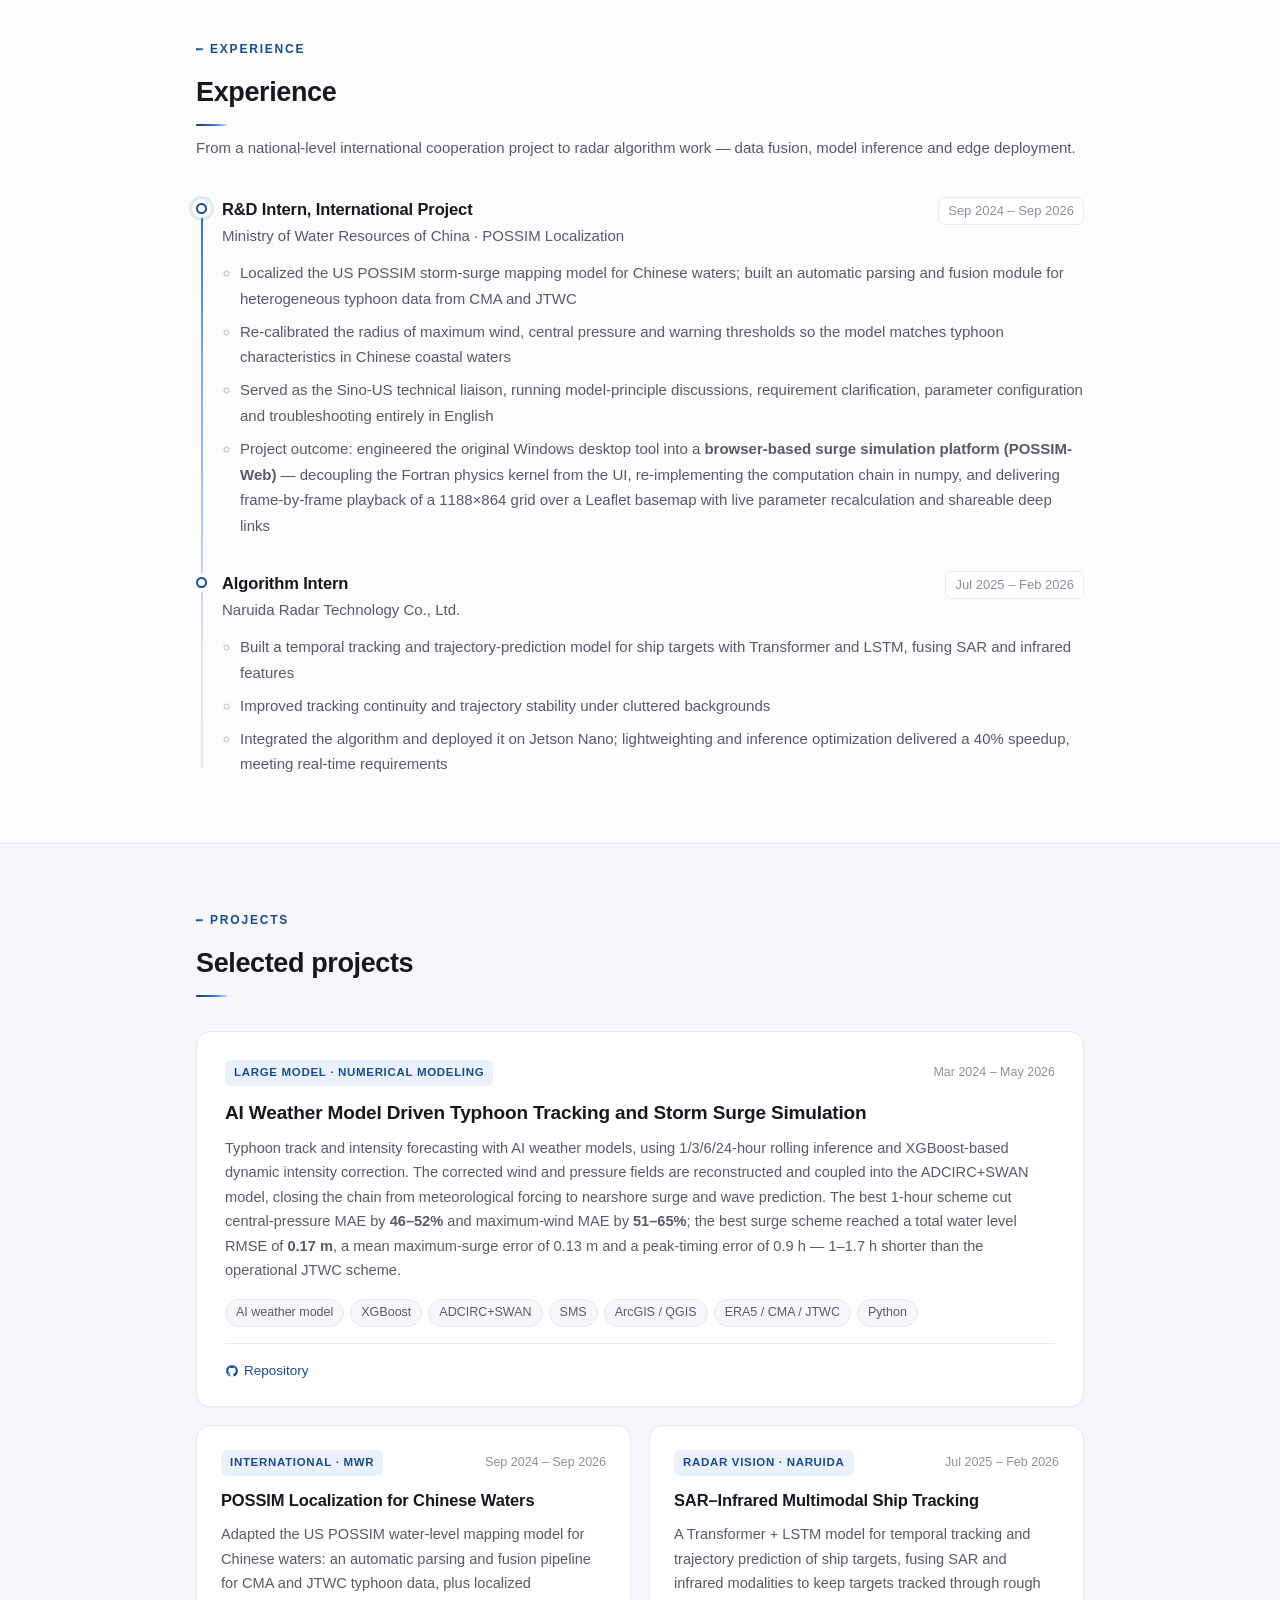
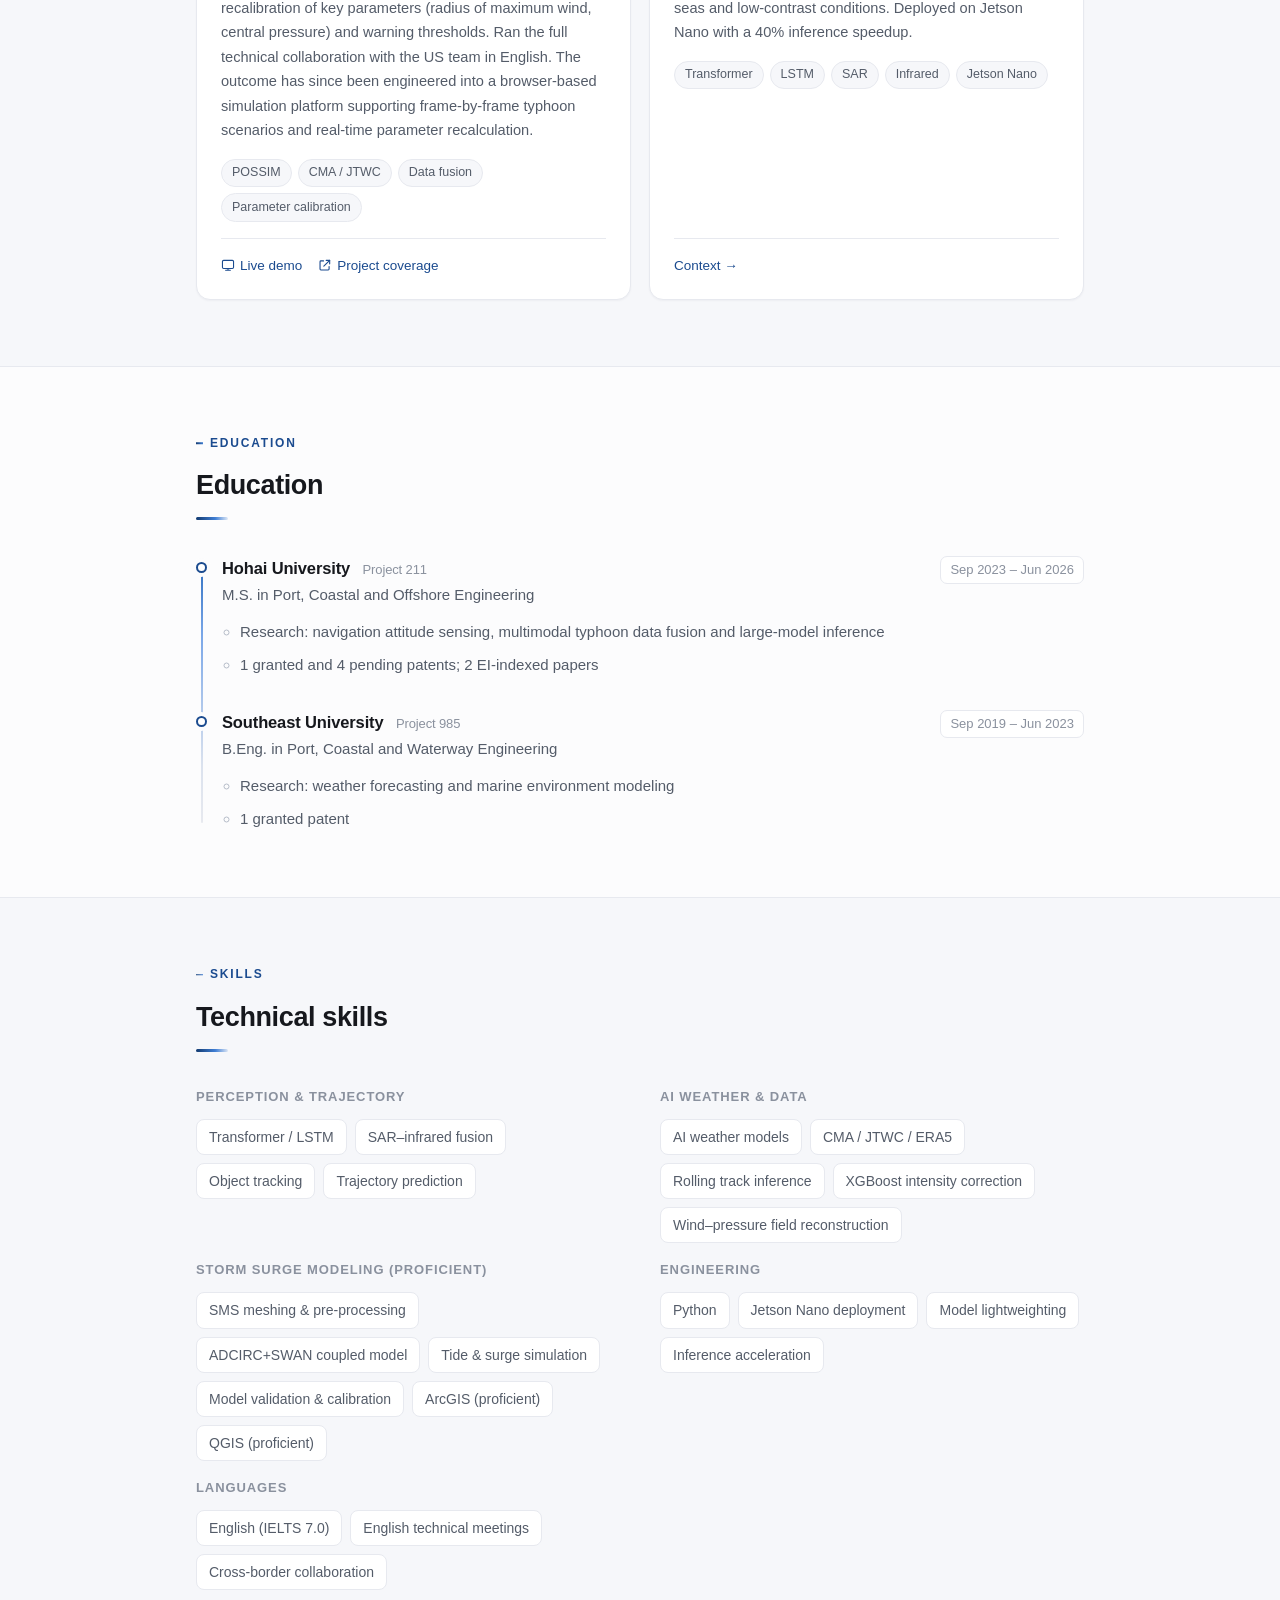
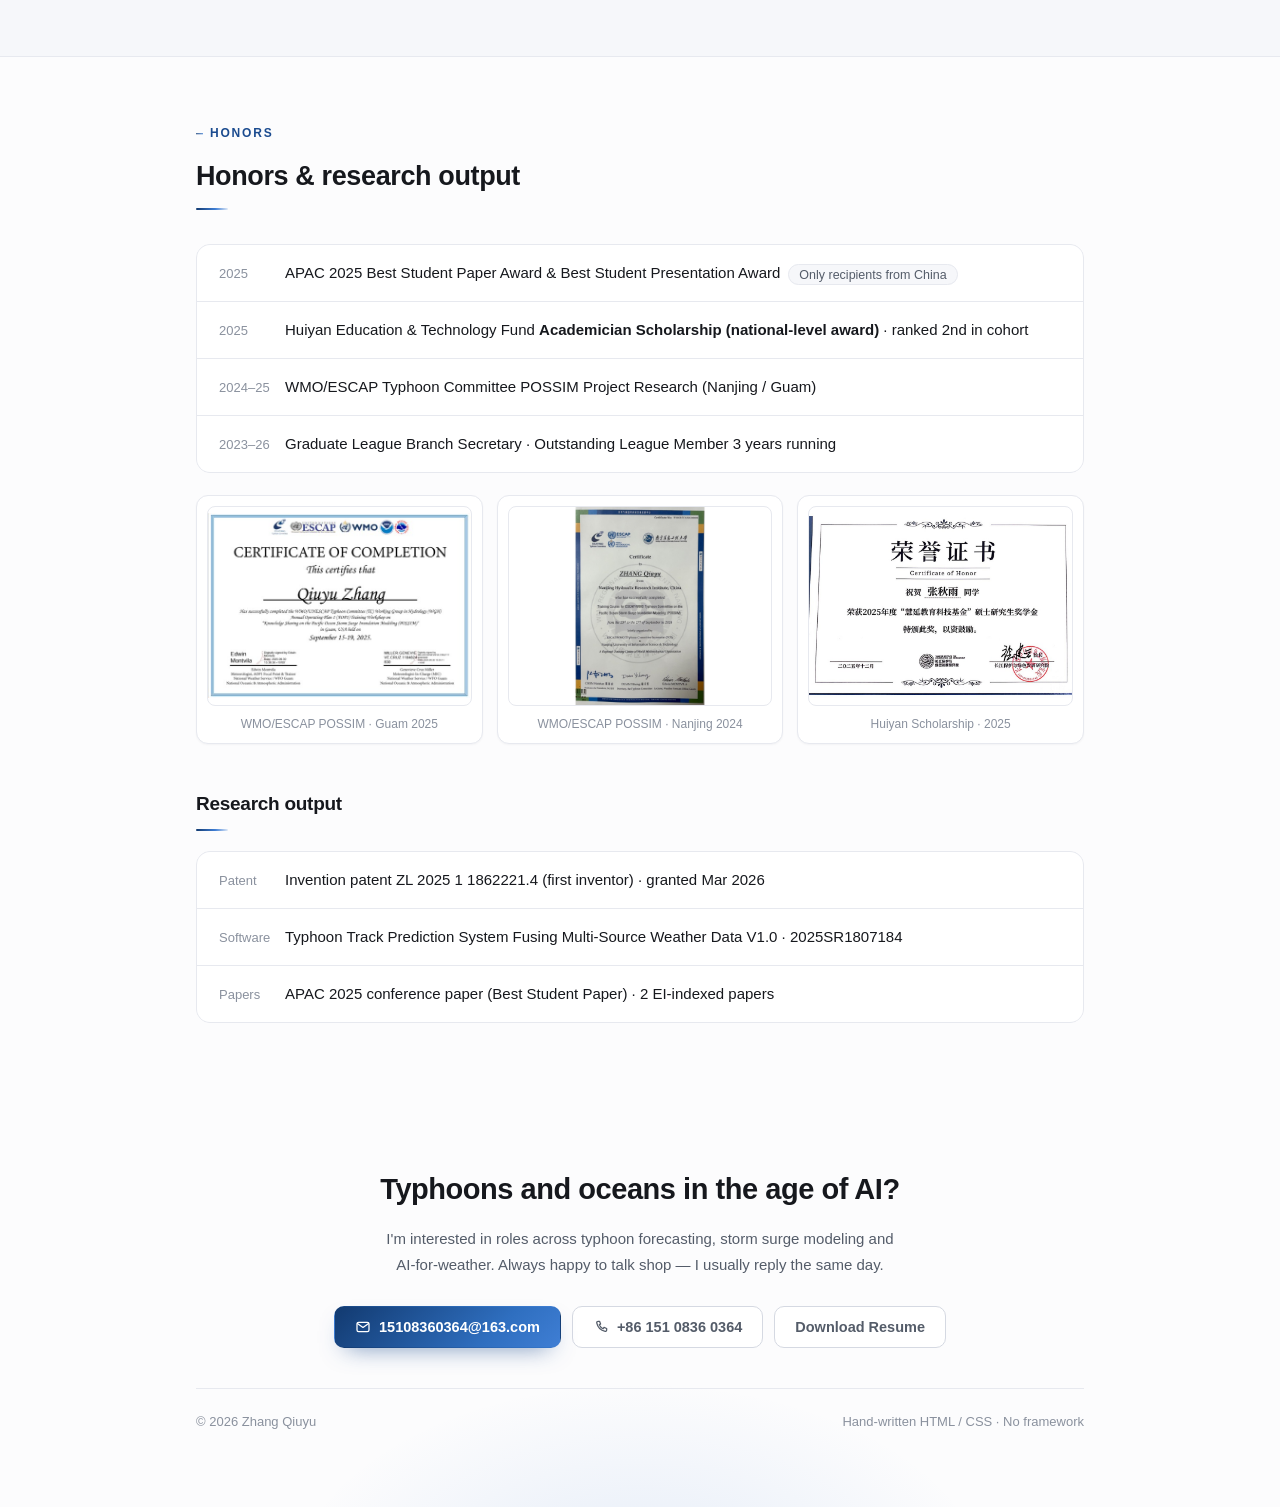
==== commit 4fd7e61e: "国际项目新增 POSSIM-Web 在线推演平台成果：经历条目、项目卡演示链接、简历页脚链接" ====
--- a/en/index.html
+++ b/en/index.html
@@ -142,6 +142,7 @@
               <li>Localized the US POSSIM storm-surge mapping model for Chinese waters; built an automatic parsing and fusion module for heterogeneous typhoon data from CMA and JTWC</li>
               <li>Re-calibrated the radius of maximum wind, central pressure and warning thresholds so the model matches typhoon characteristics in Chinese coastal waters</li>
               <li>Served as the Sino-US technical liaison, running model-principle discussions, requirement clarification, parameter configuration and troubleshooting entirely in English</li>
+              <li>Project outcome: engineered the original Windows desktop tool into a <b>browser-based surge simulation platform (POSSIM-Web)</b> — decoupling the Fortran physics kernel from the UI, re-implementing the computation chain in numpy, and delivering frame-by-frame playback of a 1188×864 grid over a Leaflet basemap with live parameter recalculation and shareable deep links</li>
             </ul>
           </div>
         </li>
@@ -209,7 +210,7 @@
           </div>
           <h3 class="card__title">POSSIM Localization for Chinese Waters</h3>
           <p class="card__desc">
-            Adapted the US POSSIM water-level mapping model for Chinese waters: an automatic parsing and fusion pipeline for CMA and JTWC typhoon data, plus localized recalibration of key parameters (radius of maximum wind, central pressure) and warning thresholds. Ran the full technical collaboration with the US team in English.
+            Adapted the US POSSIM water-level mapping model for Chinese waters: an automatic parsing and fusion pipeline for CMA and JTWC typhoon data, plus localized recalibration of key parameters (radius of maximum wind, central pressure) and warning thresholds. Ran the full technical collaboration with the US team in English. The outcome has since been engineered into a browser-based simulation platform supporting frame-by-frame typhoon scenarios and real-time parameter recalculation.
           </p>
           <div class="card__stack">
             <span class="chip">POSSIM</span>
@@ -218,11 +219,14 @@
             <span class="chip">Parameter calibration</span>
           </div>
           <div class="card__links">
+            <a href="https://ccccty.github.io/POSSIM_web_china/" target="_blank" rel="noopener">
+              <svg viewBox="0 0 24 24" fill="none" stroke="currentColor" stroke-width="1.9" stroke-linecap="round" stroke-linejoin="round"><rect x="2.5" y="4" width="19" height="14" rx="2"/><path d="M8 21h8M12 18v3"/></svg>
+              Live demo
+            </a>
             <a href="https://mp.weixin.qq.com/s/tonPh8E_O9qVgUuTpgzXSg" target="_blank" rel="noopener">
               <svg viewBox="0 0 24 24" fill="none" stroke="currentColor" stroke-width="1.9" stroke-linecap="round" stroke-linejoin="round"><path d="M14 4h6v6"/><path d="M20 4 10 14"/><path d="M19 14.5V19a1.5 1.5 0 0 1-1.5 1.5H5A1.5 1.5 0 0 1 3.5 19V6.5A1.5 1.5 0 0 1 5 5h4.5"/></svg>
               Project coverage
             </a>
-            <a href="#experience">Context →</a>
           </div>
         </article>
 
